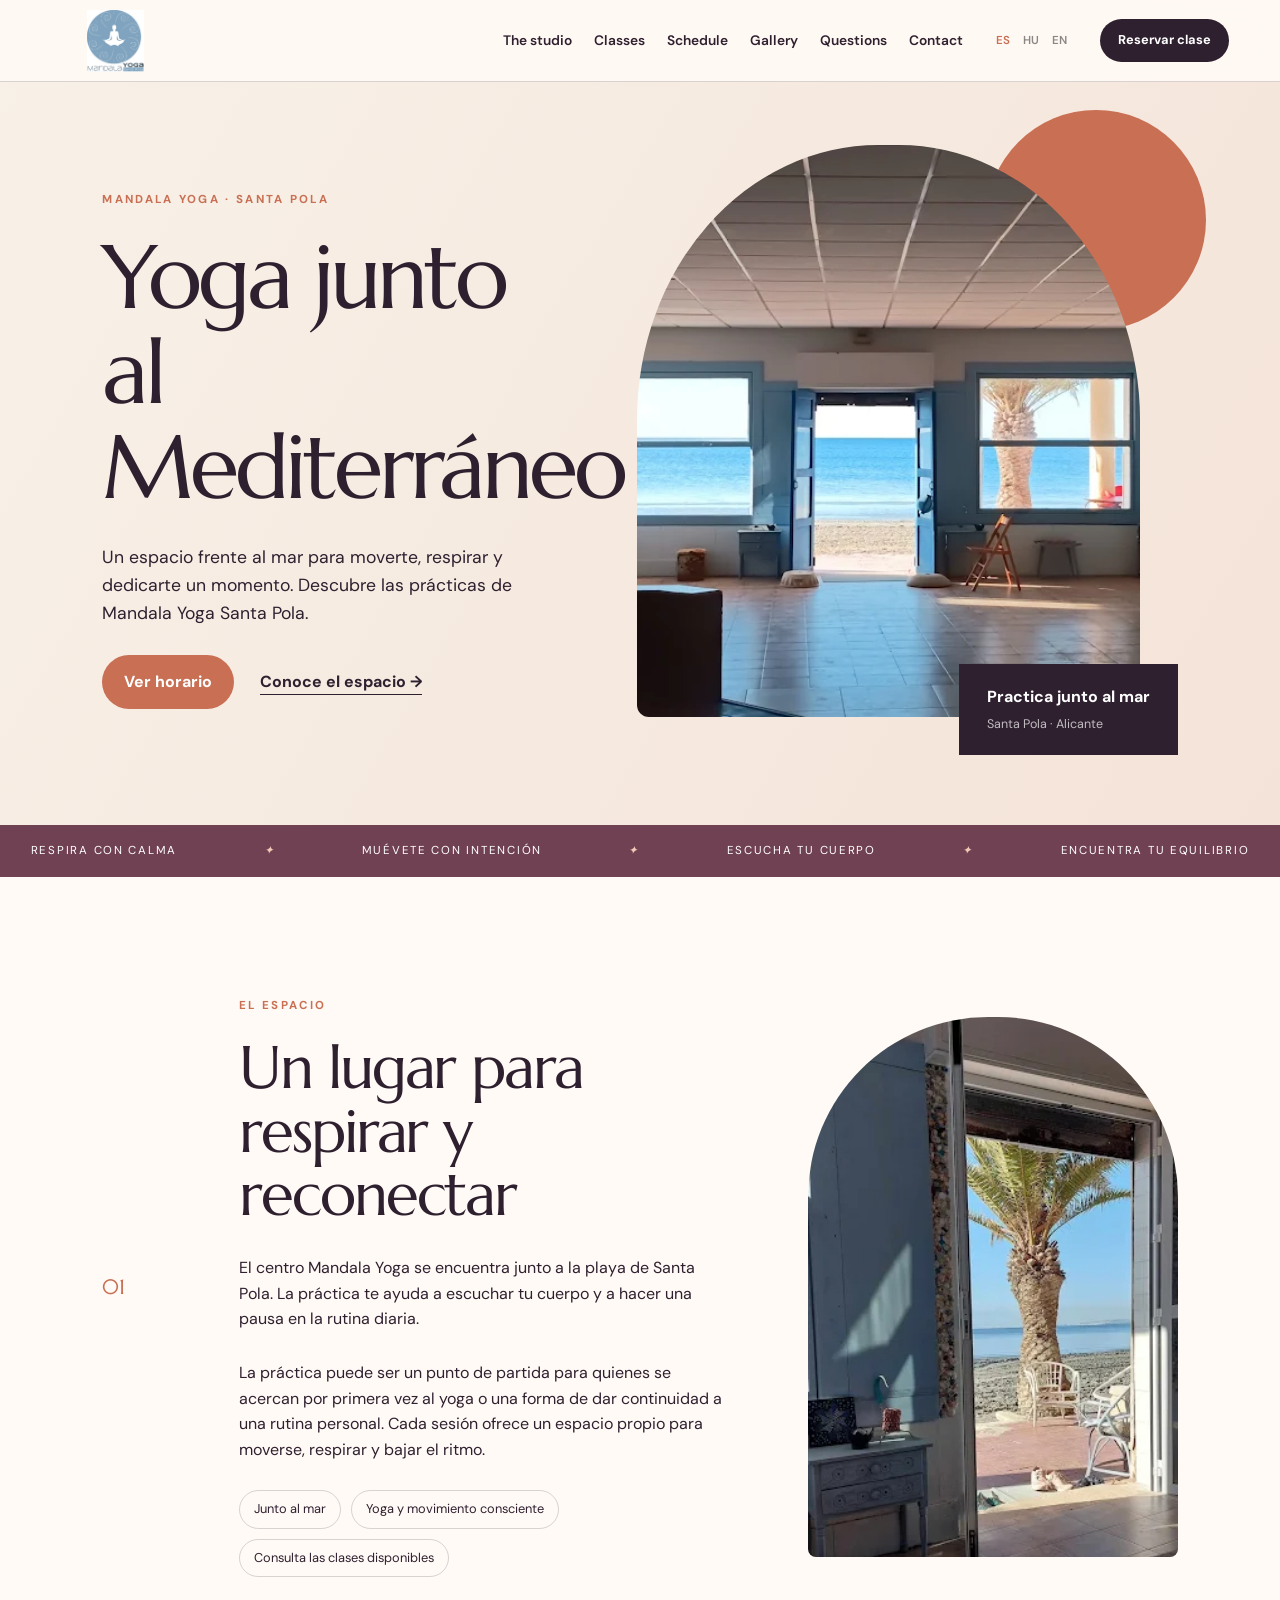
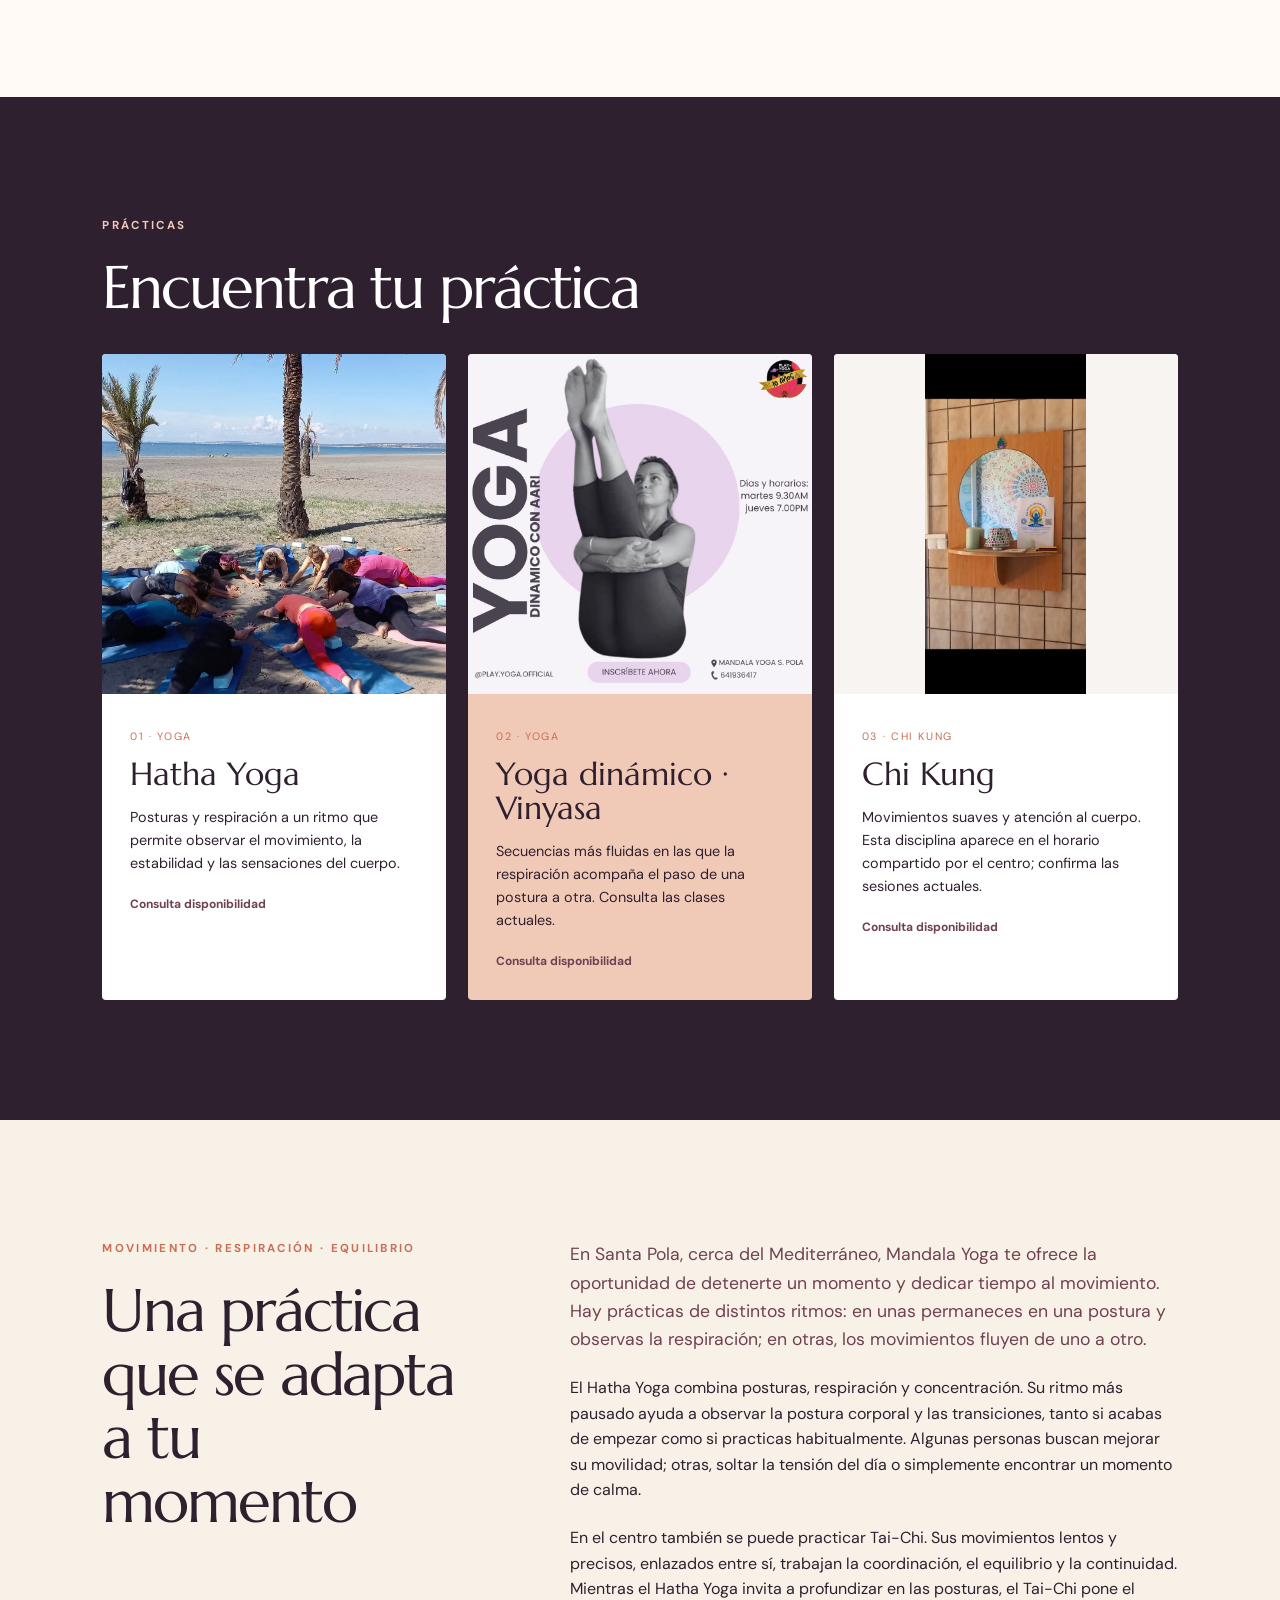
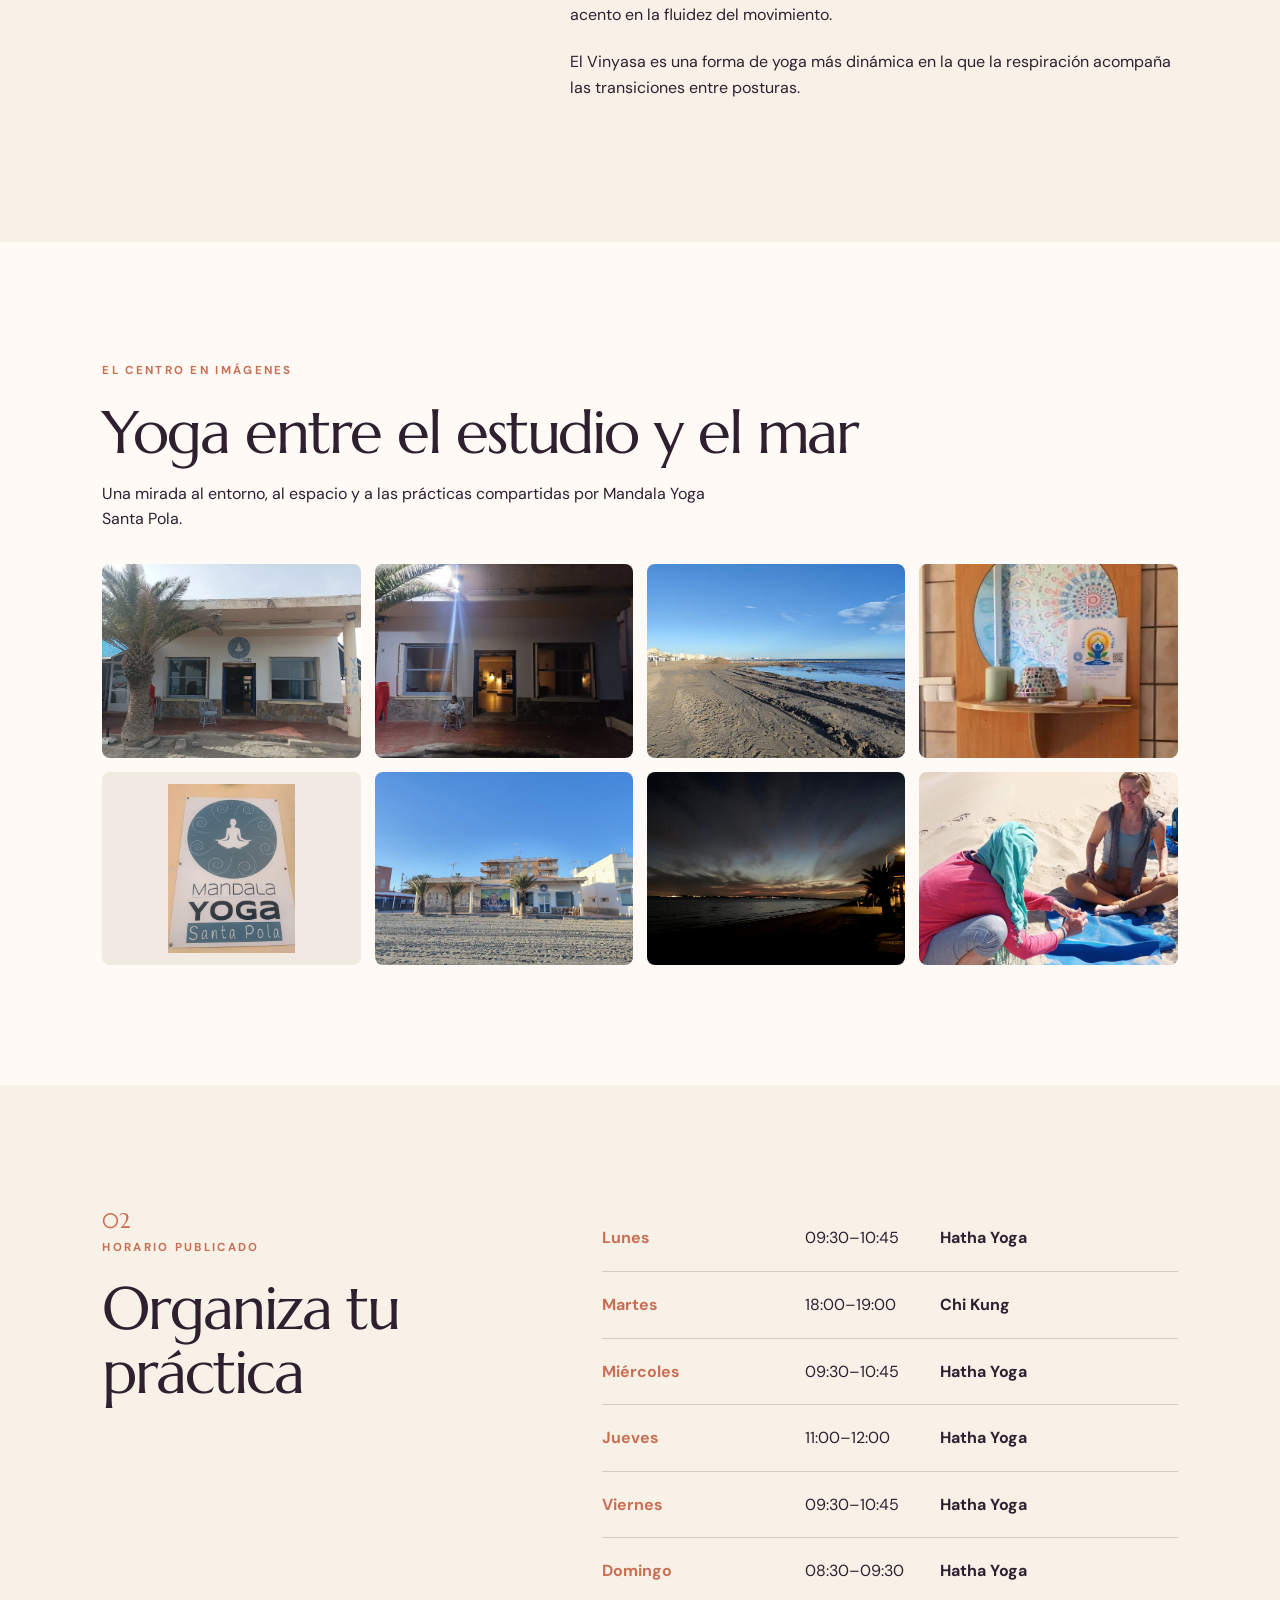
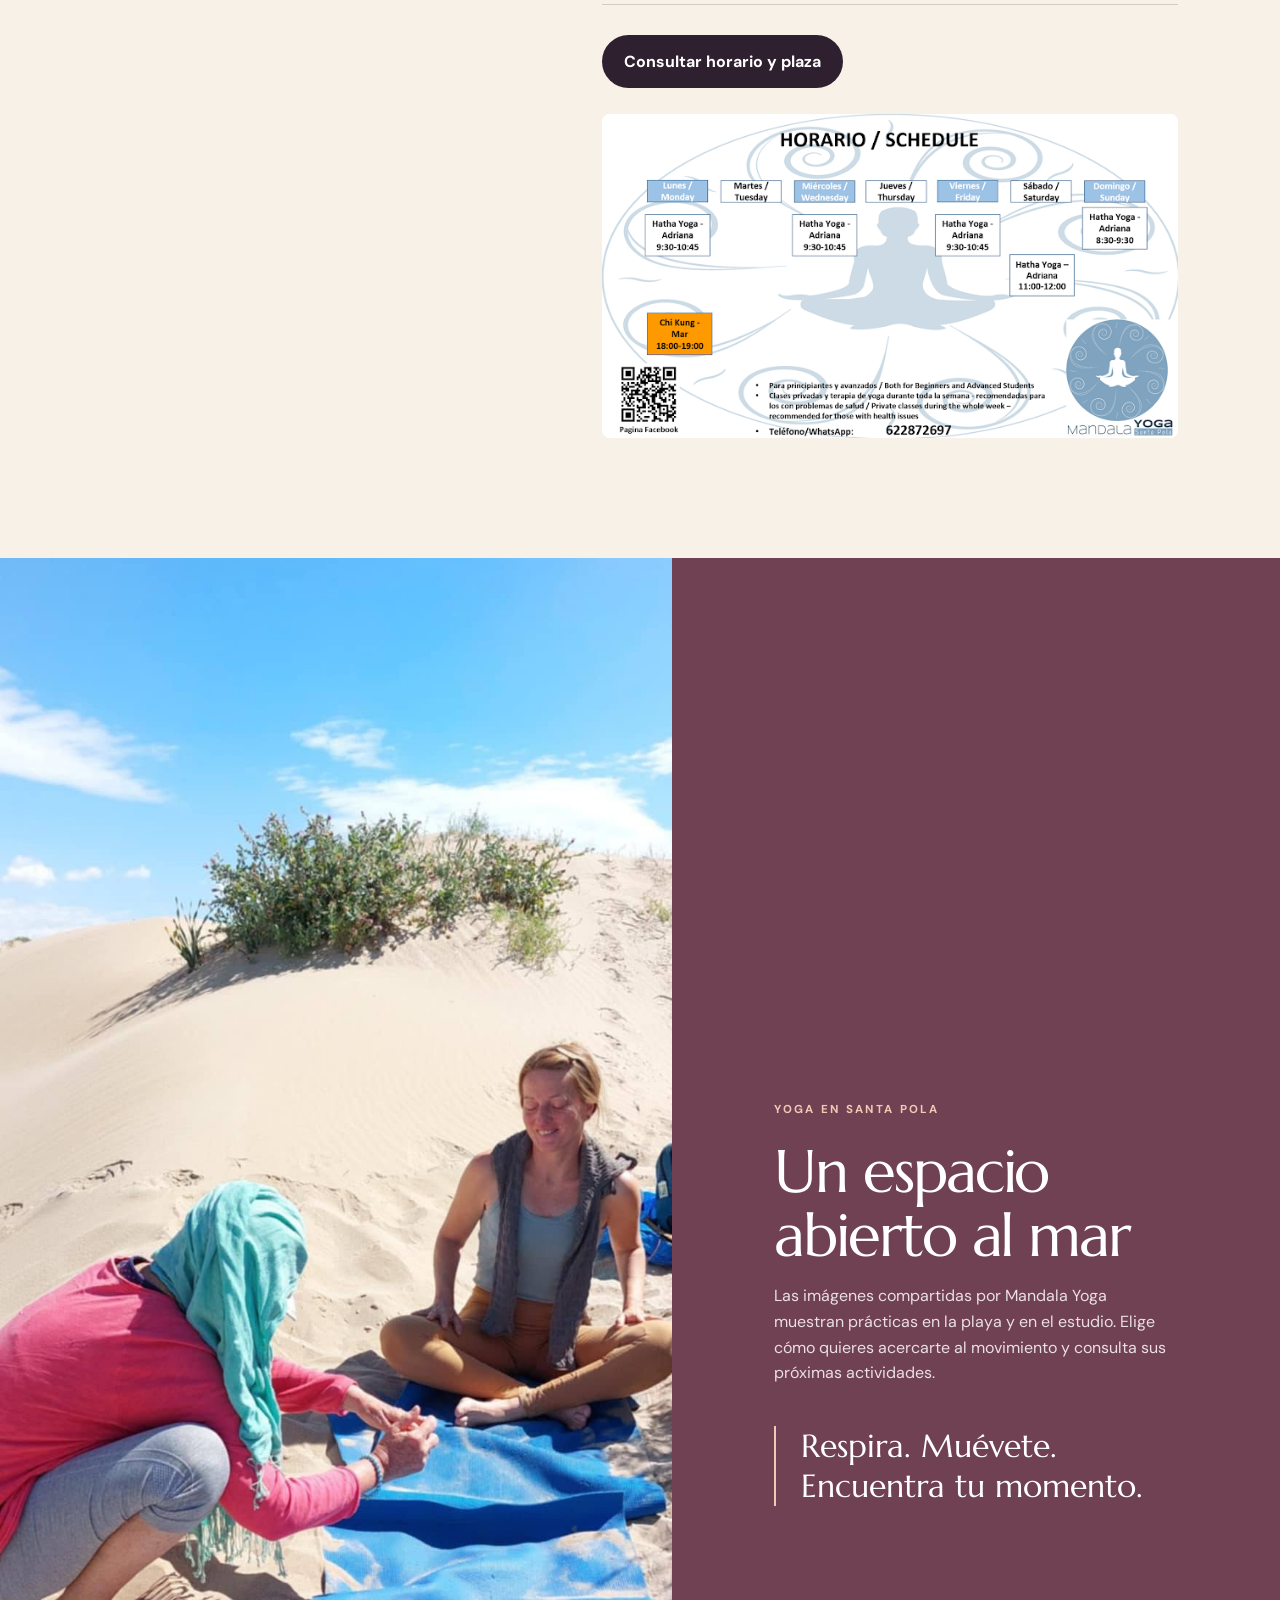
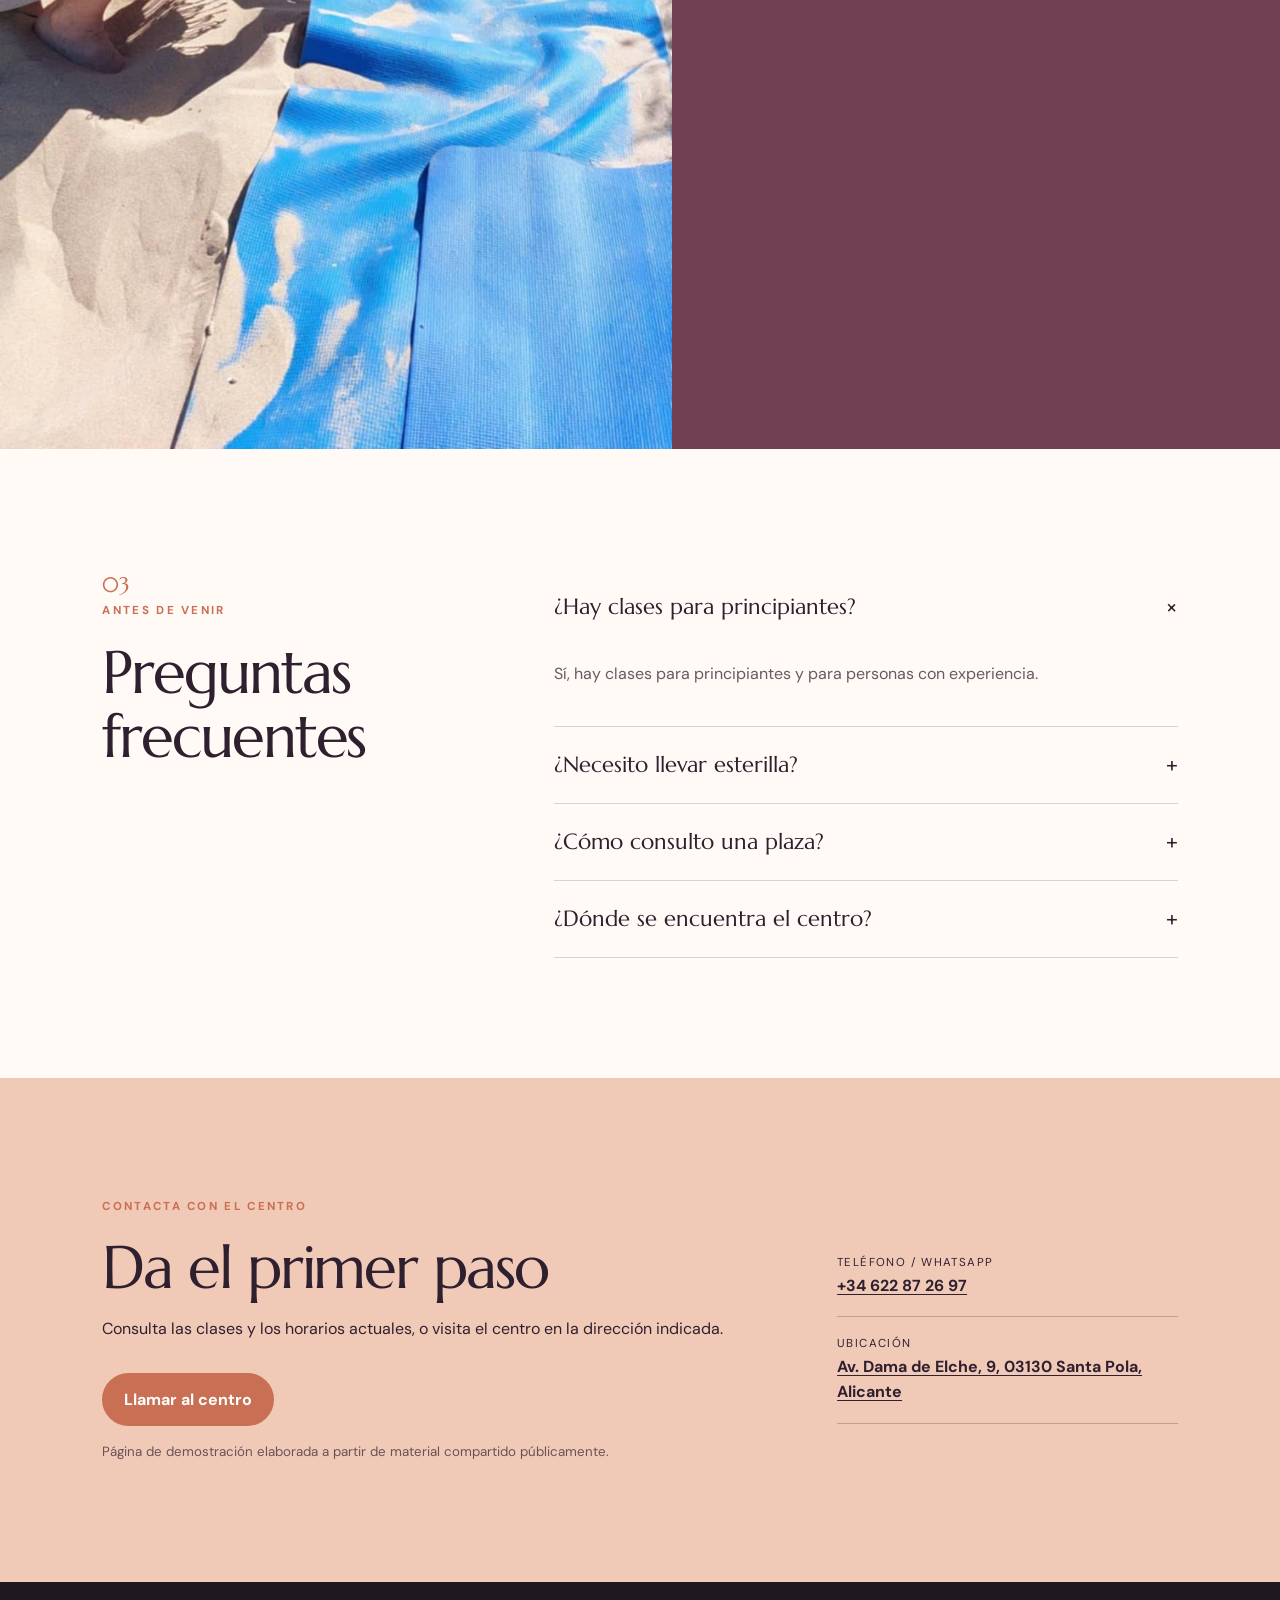
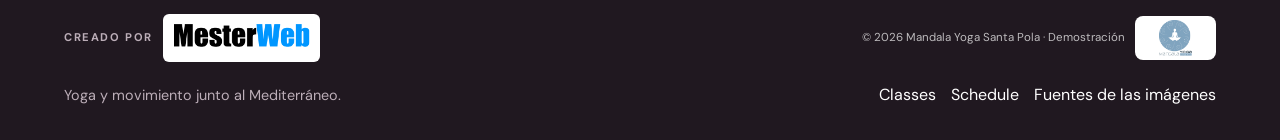
==== index.html @ d9fb5baf "Add Mandala Yoga website and visual editor" ====
<!DOCTYPE html>

<html lang="es">
<head>
<meta charset="utf-8"/>
<meta content="width=device-width,initial-scale=1" name="viewport"/>
<script>
    if (!location.pathname.endsWith('/') && !location.pathname.split('/').pop().includes('.')) {
      location.replace(location.pathname + '/' + location.search + location.hash);
    }
  </script>
<meta content="Mandala Yoga Santa Pola: Hatha Yoga, yoga dinámico y Chi Kung junto al Mediterráneo. Consulta las clases y horarios actuales." name="description"/>
<title>Mandala Yoga Santa Pola | Yoga junto al Mediterráneo</title>
<link href="https://fonts.googleapis.com" rel="preconnect"/>
<link crossorigin="" href="https://fonts.gstatic.com" rel="preconnect"/>
<link href="https://fonts.googleapis.com/css2?family=DM+Sans:wght@400;500;600;700&amp;family=Marcellus&amp;display=swap" rel="stylesheet"/>
<link href="style.css" rel="stylesheet"/>
<meta content="noindex, follow" name="robots"/></head>
<body>
<header class="site-header">
<a aria-label="Mandala Yoga Santa Pola" class="brand" href="#inicio"><img alt="Mandala Yoga Santa Pola" class="brand-logo" src="images/pic9.webp"/></a>
<button aria-expanded="false" aria-label="Abrir menú" class="menu-toggle" type="button"><span></span><span></span><span></span></button>
<nav class="nav"><a data-i18n="navStudio" href="#estudio">El estudio</a><a data-i18n="navClasses" href="#clases">Clases</a><a data-i18n="navSchedule" href="#horarios">Horarios</a><a data-i18n="navGallery" href="#galeria">Galería</a><a data-i18n="navFaq" href="#preguntas">Preguntas</a><a data-i18n="navContact" href="#contacto">Contacto</a></nav>
<div aria-label="Selector de idioma" class="languages"><button class="lang active" data-lang="es">ES</button><button class="lang" data-lang="hu">HU</button><button class="lang" data-lang="en">EN</button></div>
<a class="header-cta" data-i18n="book" href="#contacto">Reservar clase</a>
</header>
<main>
<section class="hero" id="inicio">
<div class="hero-copy reveal"><p class="eyebrow" data-i18n="heroEyebrow">MANDALA YOGA · SANTA POLA</p><h1 data-i18n="heroTitle">Yoga junto al Mediterráneo</h1><p data-i18n="heroText">Un espacio frente al mar para moverte, respirar y dedicarte un momento. Descubre las prácticas de Mandala Yoga Santa Pola.</p><div class="actions"><a class="button primary" data-i18n="heroCta" href="#horarios">Ver horario</a><a class="text-link" data-i18n="discover" href="#estudio">Conoce el espacio →</a></div></div>
<div class="hero-image reveal"><span class="sun"></span><img alt="Sala de Mandala Yoga frente al mar" src="images/pic2.webp"/><div class="hero-tag"><b data-i18n="heroTagTitle">Practica junto al mar</b><span data-i18n="heroTagText">Santa Pola · Alicante</span></div></div>
</section>
<section aria-label="Valores del estudio" class="marquee"><div><span data-i18n="value1">RESPIRA CON CALMA</span><i>✦</i><span data-i18n="value2">MUÉVETE CON INTENCIÓN</span><i>✦</i><span data-i18n="value3">ESCUCHA TU CUERPO</span><i>✦</i><span data-i18n="value4">ENCUENTRA TU EQUILIBRIO</span></div></section>
<section class="philosophy section" id="estudio"><div class="section-no">01</div><div class="philosophy-copy reveal"><p class="eyebrow" data-i18n="aboutEyebrow">EL ESPACIO</p><h2 data-i18n="aboutTitle">Un lugar para respirar y reconectar</h2><p data-i18n="aboutText">El centro Mandala Yoga se encuentra junto a la playa de Santa Pola. La práctica te ayuda a escuchar tu cuerpo y a hacer una pausa en la rutina diaria.</p><p data-i18n="aboutExtra">La práctica puede ser un punto de partida para quienes se acercan por primera vez al yoga o una forma de dar continuidad a una rutina personal. Cada sesión ofrece un espacio propio para moverse, respirar y bajar el ritmo.</p><div class="mini-points"><span data-i18n="point1">Junto al mar</span><span data-i18n="point2">Yoga y movimiento consciente</span><span data-i18n="point3">Consulta las clases disponibles</span></div></div><div class="philosophy-image reveal"><img alt="Vista al Mediterráneo desde el estudio" loading="lazy" src="images/pic1.webp"/></div></section>
<section class="classes" id="clases"><div class="section classes-head"><div><p class="eyebrow light" data-i18n="classesEyebrow">PRÁCTICAS</p><h2 data-i18n="classesTitle">Encuentra tu práctica</h2></div></div><div class="class-grid section">
<article class="class-card reveal"><img alt="Práctica grupal de yoga junto al mar" loading="lazy" src="images/pic11.jpg"/><div><span>01 · YOGA</span><h3 data-i18n="class1Title">Hatha Yoga</h3><p data-i18n="class1Text">Posturas y respiración a un ritmo que permite observar el movimiento, la estabilidad y las sensaciones del cuerpo.</p><b data-i18n="class1Level">Consulta disponibilidad</b></div></article>
<article class="class-card feature reveal"><img alt="Publicación del centro sobre yoga dinámico" loading="lazy" src="images/pic13.jpg"/><div><span>02 · YOGA</span><h3 data-i18n="class2Title">Yoga dinámico · Vinyasa</h3><p data-i18n="class2Text">Secuencias más fluidas en las que la respiración acompaña el paso de una postura a otra. Consulta las clases actuales.</p><b data-i18n="class2Level">Consulta disponibilidad</b></div></article>
<article class="class-card reveal"><img alt="Interior del centro de yoga" loading="lazy" src="images/pic6.webp"/><div><span>03 · CHI KUNG</span><h3 data-i18n="class3Title">Chi Kung</h3><p data-i18n="class3Text">Movimientos suaves y atención al cuerpo. Esta disciplina aparece en el horario compartido por el centro; confirma las sesiones actuales.</p><b data-i18n="class3Level">Consulta disponibilidad</b></div></article>
</div></section><section class="practice-detail section" id="practica"><div class="practice-detail-heading"><p class="eyebrow" data-i18n="practiceEyebrow">MOVIMIENTO · RESPIRACIÓN · EQUILIBRIO</p><h2 data-i18n="practiceTitle">Una práctica que se adapta a tu momento</h2></div><div class="practice-detail-copy"><p data-i18n="practiceIntro">En Santa Pola, cerca del Mediterráneo, Mandala Yoga te ofrece la oportunidad de detenerte un momento y dedicar tiempo al movimiento. Hay prácticas de distintos ritmos: en unas permaneces en una postura y observas la respiración; en otras, los movimientos fluyen de uno a otro.</p><p data-i18n="practiceHatha">El Hatha Yoga combina posturas, respiración y concentración. Su ritmo más pausado ayuda a observar la postura corporal y las transiciones, tanto si acabas de empezar como si practicas habitualmente. Algunas personas buscan mejorar su movilidad; otras, soltar la tensión del día o simplemente encontrar un momento de calma.</p><p data-i18n="practiceTaiChi">En el centro también se puede practicar Tai-Chi. Sus movimientos lentos y precisos, enlazados entre sí, trabajan la coordinación, el equilibrio y la continuidad. Mientras el Hatha Yoga invita a profundizar en las posturas, el Tai-Chi pone el acento en la fluidez del movimiento.</p><p data-i18n="practiceVinyasa">El Vinyasa es una forma de yoga más dinámica en la que la respiración acompaña las transiciones entre posturas.</p></div></section>
<section class="gallery section" id="galeria"><div class="gallery-head"><p class="eyebrow" data-i18n="galleryEyebrow">EL CENTRO EN IMÁGENES</p><h2 data-i18n="galleryTitle">Yoga entre el estudio y el mar</h2><p data-i18n="galleryText">Una mirada al entorno, al espacio y a las prácticas compartidas por Mandala Yoga Santa Pola.</p></div><div class="gallery-grid"><figure><img alt="Fachada del centro Mandala Yoga Santa Pola" loading="lazy" src="images/pic3.webp"/></figure><figure><img alt="Entrada al estudio al anochecer" loading="lazy" src="images/pic4.webp"/></figure><figure><img alt="Vista de la playa de Santa Pola" loading="lazy" src="images/pic5.webp"/></figure><figure><img alt="Detalles del espacio de yoga" loading="lazy" src="images/pic6.webp"/></figure><figure><img alt="Cartel de Mandala Yoga en el centro" loading="lazy" src="images/pic7.webp"/></figure><figure><img alt="Centro frente al paseo y la playa" loading="lazy" src="images/pic8.webp"/></figure><figure><img alt="Paisaje de playa al atardecer" loading="lazy" src="images/pic12.jpg"/></figure><figure><img alt="Sesión de yoga en la playa" loading="lazy" src="images/pic14.jpg"/></figure></div></section><section class="schedule section" id="horarios"><div class="schedule-title reveal"><div class="section-no">02</div><p class="eyebrow" data-i18n="scheduleEyebrow">HORARIO PUBLICADO</p><h2 data-i18n="scheduleTitle">Organiza tu práctica</h2></div><div class="schedule-list reveal"><div><b data-i18n="day1">Lunes</b><span>09:30–10:45</span><strong data-i18n="class1Title">Hatha Yoga</strong></div><div><b data-i18n="day2">Martes</b><span>18:00–19:00</span><strong data-i18n="class3Title">Chi Kung</strong></div><div><b data-i18n="day3">Miércoles</b><span>09:30–10:45</span><strong data-i18n="class1Title">Hatha Yoga</strong></div><div><b data-i18n="day4">Jueves</b><span>11:00–12:00</span><strong data-i18n="class1Title">Hatha Yoga</strong></div><div><b data-i18n="day5">Viernes</b><span>09:30–10:45</span><strong data-i18n="class1Title">Hatha Yoga</strong></div><div><b data-i18n="day6">Domingo</b><span>08:30–09:30</span><strong data-i18n="class1Title">Hatha Yoga</strong></div><a class="button secondary" data-i18n="reserve" href="tel:+34622872697">Consultar horario y plaza</a><figure class="schedule-poster"><img alt="Horario publicado por Mandala Yoga Santa Pola" loading="lazy" src="images/pic10.webp"/></figure></div></section>
<section class="community"><div class="community-image reveal"><img alt="Práctica de yoga en la playa" loading="lazy" src="images/pic14.jpg"/></div><div class="community-copy reveal"><p class="eyebrow light" data-i18n="communityEyebrow">YOGA EN SANTA POLA</p><h2 data-i18n="communityTitle">Un espacio abierto al mar</h2><p data-i18n="communityText">Las imágenes compartidas por Mandala Yoga muestran prácticas en la playa y en el estudio. Elige cómo quieres acercarte al movimiento y consulta sus próximas actividades.</p><blockquote data-i18n="quote">Respira. Muévete. Encuentra tu momento.</blockquote></div></section>
<section class="faq section" id="preguntas"><div class="faq-title reveal"><div class="section-no">03</div><p class="eyebrow" data-i18n="faqEyebrow">ANTES DE VENIR</p><h2 data-i18n="faqTitle">Preguntas frecuentes</h2></div><div class="faq-list reveal"><details open=""><summary><span data-i18n="q1">¿Hay clases para principiantes?</span><b>+</b></summary><p data-i18n="a1">Sí, hay clases para principiantes y para personas con experiencia.</p></details><details><summary><span data-i18n="q2">¿Necesito llevar esterilla?</span><b>+</b></summary><p data-i18n="a2">No, proporcionamos esterillas de yoga.</p></details><details><summary><span data-i18n="q3">¿Cómo consulto una plaza?</span><b>+</b></summary><p data-i18n="a3">Llama al +34 622 87 26 97 para confirmar el horario y la disponibilidad.</p></details><details><summary><span data-i18n="q4">¿Dónde se encuentra el centro?</span><b>+</b></summary><p data-i18n="a4">El centro se encuentra en Av. Dama de Elche, 9, 03130 Santa Pola, Alicante.</p></details></div></section>
<section class="contact section" id="contacto"><div class="contact-card reveal"><p class="eyebrow" data-i18n="contactEyebrow">CONTACTA CON EL CENTRO</p><h2 data-i18n="contactTitle">Da el primer paso</h2><p data-i18n="contactText">Consulta las clases y los horarios actuales, o visita el centro en la dirección indicada.</p><a class="button primary" data-i18n="contactButton" href="tel:+34622872697">Llamar al centro</a><small data-i18n="demoNote">Página de demostración elaborada a partir de material compartido públicamente.</small></div><div class="contact-details reveal"><div><span data-i18n="phoneLabel">Teléfono / WhatsApp</span><a href="tel:+34622872697"><b>+34 622 87 26 97</b></a></div><div><span data-i18n="addressLabel">Ubicación</span><a href="https://www.google.com/maps/place//data=!4m2!3m1!1s0xd624d41f63e6f43:0x293a0ca406d416df" rel="noopener noreferrer" target="_blank"><b>Av. Dama de Elche, 9, 03130 Santa Pola, Alicante</b></a></div></div></section>
</main>
<footer class="footer-one-line"><div class="footer-creator"><span data-i18n="createdBy">Creado por</span><a aria-label="Laszlo-MesterWeb" class="footer-mesterweb" href="https://lnkr.es/" rel="noopener noreferrer" target="_blank"><img alt="Laszlo-MesterWeb logó" loading="lazy" src="images/mesterweb-logo.png"/></a></div><div class="footer-rights"><small>© <span id="year"></span> Mandala Yoga Santa Pola · <span data-i18n="footerDemo">Demostración</span></small><a aria-label="Mandala Yoga Santa Pola" class="brand footer-brand" href="#inicio"><img alt="Mandala Yoga Santa Pola" class="brand-logo" src="images/pic9.webp"/></a></div><p data-i18n="footerText">Yoga y movimiento junto al Mediterráneo.</p><div><a data-i18n="navClasses" href="#clases">Clases</a><a data-i18n="navSchedule" href="#horarios">Horarios</a><a data-i18n="sources" href="kepforrasok.html">Fuentes de las imágenes</a></div></footer>
<script src="script.js"></script>
</body>
</html>
---- style.css ----
:root{--ink:#2f2030;--wine:#704152;--terracotta:#c96f53;--peach:#f1c9b7;--cream:#f8f1e8;--paper:#fffaf5;--sage:#a6ac92;--line:rgba(47,32,48,.18);--serif:'Marcellus',serif;--sans:'DM Sans',sans-serif}*{box-sizing:border-box}html{scroll-behavior:smooth;scroll-padding-top:86px}body{margin:0;background:var(--paper);color:var(--ink);font-family:var(--sans);line-height:1.6}a{color:inherit;text-decoration:none}img{display:block;width:100%;height:100%;object-fit:cover}.site-header{position:fixed;z-index:30;top:0;left:0;right:0;height:82px;padding:0 4vw;display:flex;align-items:center;gap:28px;background:rgba(255,250,245,.92);border-bottom:1px solid var(--line);backdrop-filter:blur(14px)}.brand{display:flex;align-items:center;gap:11px;font-weight:700;letter-spacing:.12em;line-height:1.05;white-space:nowrap}.brand small{display:block;font-size:.57rem;letter-spacing:.24em;margin-top:6px;color:var(--terracotta)}.brand-symbol{font-family:var(--serif);font-size:2.2rem;color:var(--terracotta)}.nav{display:flex;gap:22px;margin-left:auto}.nav a{font-size:.86rem;font-weight:600}.nav a:hover{color:var(--terracotta)}.languages{display:flex;gap:3px}.lang{border:0;background:none;padding:5px;font:600 .72rem var(--sans);cursor:pointer;opacity:.45}.lang.active{opacity:1;color:var(--terracotta)}.header-cta,.button{display:inline-flex;align-items:center;justify-content:center;border-radius:100px;font-weight:700;transition:.25s}.header-cta{background:var(--ink);color:white;padding:11px 18px;font-size:.8rem}.menu-toggle{display:none;border:0;background:none}.hero{min-height:800px;padding:145px 8vw 70px;display:grid;grid-template-columns:minmax(0,.8fr) minmax(420px,1fr);align-items:center;gap:8vw;background:linear-gradient(120deg,var(--cream),#f4e3d8)}.hero-copy{max-width:650px}.eyebrow{font-size:.72rem;font-weight:700;letter-spacing:.2em;color:var(--terracotta);margin:0 0 20px}.eyebrow.light{color:var(--peach)}h1,h2,h3{font-family:var(--serif);font-weight:400;line-height:1.06;margin:0}h1{font-size:clamp(4rem,7vw,7.4rem);letter-spacing:-.045em}h2{font-size:clamp(2.6rem,4.7vw,5rem);letter-spacing:-.035em}.hero-copy>p:not(.eyebrow){font-size:1.1rem;max-width:560px;margin:28px 0}.actions{display:flex;align-items:center;gap:26px}.button{padding:14px 22px}.primary{background:var(--terracotta);color:#fff}.primary:hover{background:var(--wine)}.secondary{background:var(--ink);color:#fff}.text-link{font-weight:700;border-bottom:1px solid}.hero-image{height:610px;position:relative;padding:0 7% 7% 0}.hero-image img{border-radius:48% 48% 12px 12px;position:relative;z-index:2}.sun{position:absolute;width:220px;height:220px;border-radius:50%;background:var(--terracotta);right:-28px;top:-35px}.hero-tag{position:absolute;z-index:3;bottom:0;right:0;background:var(--ink);color:white;padding:20px 28px;max-width:270px}.hero-tag b,.hero-tag span{display:block}.hero-tag span{font-size:.78rem;opacity:.7;margin-top:5px}.marquee{overflow:hidden;background:var(--wine);color:white;padding:17px 0}.marquee div{display:flex;justify-content:space-around;gap:25px;white-space:nowrap;font-size:.72rem;letter-spacing:.15em}.marquee i{color:var(--peach)}.section{padding:120px 8vw}.section-no{font-family:var(--serif);font-size:1.3rem;color:var(--terracotta)}.philosophy{display:grid;grid-template-columns:60px 1fr .75fr;gap:6vw;align-items:center}.philosophy-copy p:not(.eyebrow){max-width:700px;margin:28px 0}.philosophy-image{height:540px}.philosophy-image img{border-radius:180px 180px 8px 8px}.mini-points{display:flex;flex-wrap:wrap;gap:10px}.mini-points span{border:1px solid var(--line);border-radius:100px;padding:8px 14px;font-size:.8rem}.classes{background:var(--ink);color:white}.classes-head{display:grid;grid-template-columns:1.4fr .6fr;gap:10vw;padding-bottom:35px}.classes-head>p{align-self:end;color:#dbcfd6}.class-grid{display:grid;grid-template-columns:repeat(3,1fr);gap:22px;padding-top:0}.class-card{background:#fff;color:var(--ink);border-radius:4px;overflow:hidden}.class-card img{height:340px}.class-card div{padding:28px}.class-card span{font-size:.67rem;letter-spacing:.15em;color:var(--terracotta)}.class-card h3{font-size:2rem;margin:10px 0}.class-card p{font-size:.9rem}.class-card b{font-size:.75rem;color:var(--wine)}.class-card.feature{transform:translateY(-35px);background:var(--peach)}.schedule{display:grid;grid-template-columns:.8fr 1.2fr;gap:9vw;background:var(--cream)}.schedule-title h2{margin-bottom:25px}.schedule-list>div{display:grid;grid-template-columns:1fr 80px 1.5fr;gap:20px;padding:20px 0;border-bottom:1px solid var(--line)}.schedule-list b{color:var(--terracotta)}.schedule-list .button{margin-top:30px}.community{display:grid;grid-template-columns:1.05fr .95fr;background:var(--wine);color:white}.community-image{min-height:650px}.community-copy{padding:100px 8vw;align-self:center}.community-copy p:not(.eyebrow){color:#eadfe3}.community-copy blockquote{font:2rem/1.25 var(--serif);margin:40px 0 0;border-left:2px solid var(--peach);padding-left:25px}.faq{display:grid;grid-template-columns:.7fr 1.3fr;gap:9vw}.faq-title h2{margin-top:15px}.faq-list details{border-bottom:1px solid var(--line)}.faq-list summary{list-style:none;display:flex;justify-content:space-between;gap:20px;padding:24px 0;font:1.35rem var(--serif);cursor:pointer}.faq-list summary::-webkit-details-marker{display:none}.faq-list summary b{font-family:var(--sans);font-weight:400}.faq-list details[open] summary b{transform:rotate(45deg)}.faq-list details p{padding:0 40px 23px 0;color:#675a65}.contact{display:grid;grid-template-columns:1.3fr .7fr;gap:8vw;background:var(--peach);align-items:center}.contact-card p:not(.eyebrow){max-width:650px}.contact-card .button{margin:15px 0}.contact-card small{display:block;opacity:.7}.contact-details>div{padding:18px 0;border-bottom:1px solid rgba(47,32,48,.25)}.contact-details span,.contact-details b{display:block}.contact-details span{font-size:.72rem;letter-spacing:.12em;text-transform:uppercase}.mesterweb{padding:90px 8vw;background:var(--terracotta);color:#fff;display:grid;grid-template-columns:1fr auto;gap:6vw;align-items:end}.mesterweb h2{max-width:900px}.mesterweb p:not(.eyebrow){max-width:850px}.mesterweb>a{background:#fff;color:var(--ink);padding:17px 24px;font-weight:700}footer{padding:60px 8vw 30px;background:#201820;color:#fff;display:grid;grid-template-columns:1fr 1fr auto;gap:30px;align-items:start}footer p{color:#bcaeb8}footer>div{display:flex;gap:18px;flex-wrap:wrap}footer>small{grid-column:1/-1;opacity:.5;border-top:1px solid rgba(255,255,255,.15);padding-top:25px}.reveal{opacity:0;transform:translateY(25px);transition:.7s ease}.reveal.visible{opacity:1;transform:none}@media(max-width:1050px){.nav{position:fixed;top:82px;left:0;right:0;padding:25px;background:var(--paper);display:none;flex-direction:column;text-align:center;border-bottom:1px solid var(--line)}.nav.open{display:flex}.menu-toggle{display:block;margin-left:auto;width:32px}.menu-toggle span{height:2px;background:var(--ink);display:block;margin:6px}.header-cta{display:none}.hero{grid-template-columns:1fr 1fr;padding-left:5vw;padding-right:5vw}.section{padding-left:5vw;padding-right:5vw}}@media(max-width:760px){.site-header{padding:0 18px}.languages{margin-left:auto}.hero{display:block;padding:130px 22px 55px;min-height:0}.hero-image{height:480px;margin-top:55px}.hero-tag{right:0}.sun{right:-5px}h1{font-size:3.6rem}.marquee div{justify-content:flex-start;padding-left:20px}.philosophy{grid-template-columns:1fr}.philosophy .section-no{display:none}.philosophy-image{height:430px}.classes-head,.schedule,.faq,.contact,.mesterweb{grid-template-columns:1fr}.class-grid{grid-template-columns:1fr}.class-card.feature{transform:none}.community{grid-template-columns:1fr}.community-image{min-height:430px}.community-copy{padding:70px 7vw}.schedule-list>div{grid-template-columns:1fr 60px}.schedule-list strong{grid-column:1/-1}.mesterweb{align-items:start}footer{grid-template-columns:1fr}.actions{align-items:flex-start;flex-direction:column;gap:16px}}@media(prefers-reduced-motion:reduce){html{scroll-behavior:auto}.reveal{opacity:1;transform:none;transition:none}}

.brand-logo{width:128px;height:62px;object-fit:contain}.footer-brand .brand-logo{filter:brightness(0) invert(1)}.class-card img{object-position:center}.class-card:nth-child(3) img{object-fit:contain;background:#f8f4f2}.schedule-list>div{grid-template-columns:1fr 115px 1.3fr}@media(max-width:760px){.brand-logo{width:100px;height:55px}.schedule-list>div{grid-template-columns:1fr 110px}}

.footer-brand{background:#fff;border-radius:8px;padding:9px 16px;display:inline-flex;width:max-content;max-width:100%}.footer-brand .brand-logo{filter:none;width:150px;height:76px;object-fit:contain}.gallery{background:#fffaf5}.gallery-head{max-width:760px;margin-bottom:32px}.gallery-head p:last-child{max-width:620px}.gallery-grid{display:grid;grid-template-columns:repeat(4,minmax(0,1fr));gap:14px}.gallery-grid figure{margin:0;aspect-ratio:4/3;overflow:hidden;border-radius:8px;background:#f1eae3}.gallery-grid img{height:100%;width:100%;object-fit:cover}.gallery-grid figure:nth-child(5) img{object-fit:contain;padding:12px}.contact-details a{text-decoration:underline;text-underline-offset:3px}@media(max-width:900px){.gallery-grid{grid-template-columns:repeat(2,minmax(0,1fr))}}@media(max-width:520px){.gallery-grid{gap:8px}.footer-brand .brand-logo{width:130px;height:65px}}
.schedule-poster{margin:26px 0 0}.schedule-poster img{width:100%;height:auto;object-fit:contain;background:#fff;border-radius:8px}

.practice-detail{display:grid;grid-template-columns:minmax(0,.75fr) minmax(0,1.25fr);gap:8vw;background:#f8f1e8}.practice-detail-heading h2{max-width:550px}.practice-detail-copy{max-width:750px}.practice-detail-copy p{margin:0 0 22px}.practice-detail-copy p:first-child{font-size:1.1rem;color:#704152}@media(max-width:760px){.practice-detail{grid-template-columns:1fr;gap:28px}}

.footer-mesterweb{display:inline-flex;align-items:center;justify-content:center;justify-self:start;background:#fff;border-radius:8px;padding:8px 14px;min-width:110px;min-height:72px}.footer-mesterweb img{width:84px;height:55px;object-fit:contain}

footer>.footer-creator{display:flex;flex-direction:column;align-items:flex-start;gap:8px}.footer-creator>span{text-transform:uppercase;letter-spacing:.14em;color:#bcaeb8;font-size:.7rem;font-weight:700}.footer-creator .footer-mesterweb{min-width:0;min-height:0;padding:6px 12px}.footer-creator .footer-mesterweb img{width:84px;height:55px}.footer-credits{grid-column:1/-1;display:flex;align-items:center;gap:18px;flex-wrap:wrap;border-top:1px solid rgba(255,255,255,.15);padding-top:24px}.footer-credits small{opacity:.65}.footer-credits .footer-brand{padding:4px 8px}.footer-credits .footer-brand img{width:85px;height:46px}@media(max-width:760px){.footer-credits{gap:12px}}

footer>.footer-creator{flex-direction:row;align-items:center;gap:14px}.footer-creator>span{white-space:nowrap}.footer-creator .footer-mesterweb{padding:9px 14px}.footer-creator .footer-mesterweb img{width:205px;height:54px;max-width:100%;object-fit:contain}@media(max-width:760px){footer>.footer-creator{flex-wrap:wrap}.footer-creator .footer-mesterweb img{width:180px;height:48px}}

footer{grid-template-columns:minmax(0,1.35fr) minmax(0,.65fr) auto}footer>.footer-creator{grid-column:1/-1;display:flex;flex-wrap:wrap;align-items:center;gap:10px 14px}.footer-creator .footer-mesterweb{padding:6px 10px;border-radius:6px}.footer-creator .footer-mesterweb img{width:137px;height:36px;object-fit:contain}.footer-creator small{opacity:.65;font-size:.72rem;white-space:nowrap}.footer>p{grid-column:1/2}.footer>div:not(.footer-creator):not(.footer-credits){grid-column:2/4;justify-content:flex-end}.footer-credits{grid-column:1/-1}.footer-credits .footer-brand{margin-left:0}@media(max-width:760px){footer{grid-template-columns:1fr}footer>p,footer>div:not(.footer-creator):not(.footer-credits){grid-column:1/-1;justify-content:flex-start}.footer-creator .footer-mesterweb img{width:137px;height:36px}.footer-creator small{white-space:normal}}

footer>.footer-creator{display:flex;align-items:center;flex-wrap:nowrap;gap:18px;border-bottom:1px solid rgba(255,255,255,.15);padding-bottom:24px}.footer-creator .footer-brand{margin:0;padding:4px 8px;flex:none}.footer-creator .footer-brand img{width:85px;height:46px;object-fit:contain}.footer-creator small{font-size:.78rem;white-space:nowrap}.footer>.footer-creator .footer-mesterweb{flex:none}@media(max-width:760px){footer>.footer-creator{flex-wrap:wrap;gap:12px 16px}.footer-creator small{white-space:normal}}

/* Keep the entire desktop footer in one aligned row. */
footer.footer-one-line{display:grid;grid-template-columns:auto auto minmax(180px,1fr) auto;align-items:center;gap:22px;padding:32px 5vw}footer.footer-one-line>.footer-creator{grid-column:1;display:flex;flex-wrap:nowrap;align-items:center;gap:10px;border:0;padding:0;min-width:0}footer.footer-one-line>.footer-rights{grid-column:2;display:flex;align-items:center;gap:10px;min-width:0}footer.footer-one-line>.footer-rights small{opacity:.7;font-size:.72rem;white-space:nowrap}footer.footer-one-line>.footer-rights .footer-brand{margin:0;padding:4px 8px;flex:none}footer.footer-one-line>.footer-rights .footer-brand img{width:65px;height:36px;object-fit:contain}footer.footer-one-line>p{grid-column:3;margin:0;text-align:center;font-size:.9rem}footer.footer-one-line>div:not(.footer-creator):not(.footer-rights){grid-column:4;display:flex;justify-content:flex-end;align-items:center;gap:15px;white-space:nowrap}footer.footer-one-line .footer-mesterweb img{width:137px;height:36px}@media(max-width:1350px){footer.footer-one-line{grid-template-columns:1fr auto;gap:20px}footer.footer-one-line>.footer-creator{grid-column:1}footer.footer-one-line>.footer-rights{grid-column:2}footer.footer-one-line>p{grid-column:1;text-align:left}footer.footer-one-line>div:not(.footer-creator):not(.footer-rights){grid-column:2}}@media(max-width:760px){footer.footer-one-line{grid-template-columns:1fr;padding:32px 6vw}footer.footer-one-line>.footer-creator,footer.footer-one-line>.footer-rights,footer.footer-one-line>p,footer.footer-one-line>div:not(.footer-creator):not(.footer-rights){grid-column:1;justify-content:flex-start;text-align:left}footer.footer-one-line>.footer-rights{flex-wrap:wrap}}

[hidden]{display:none!important}
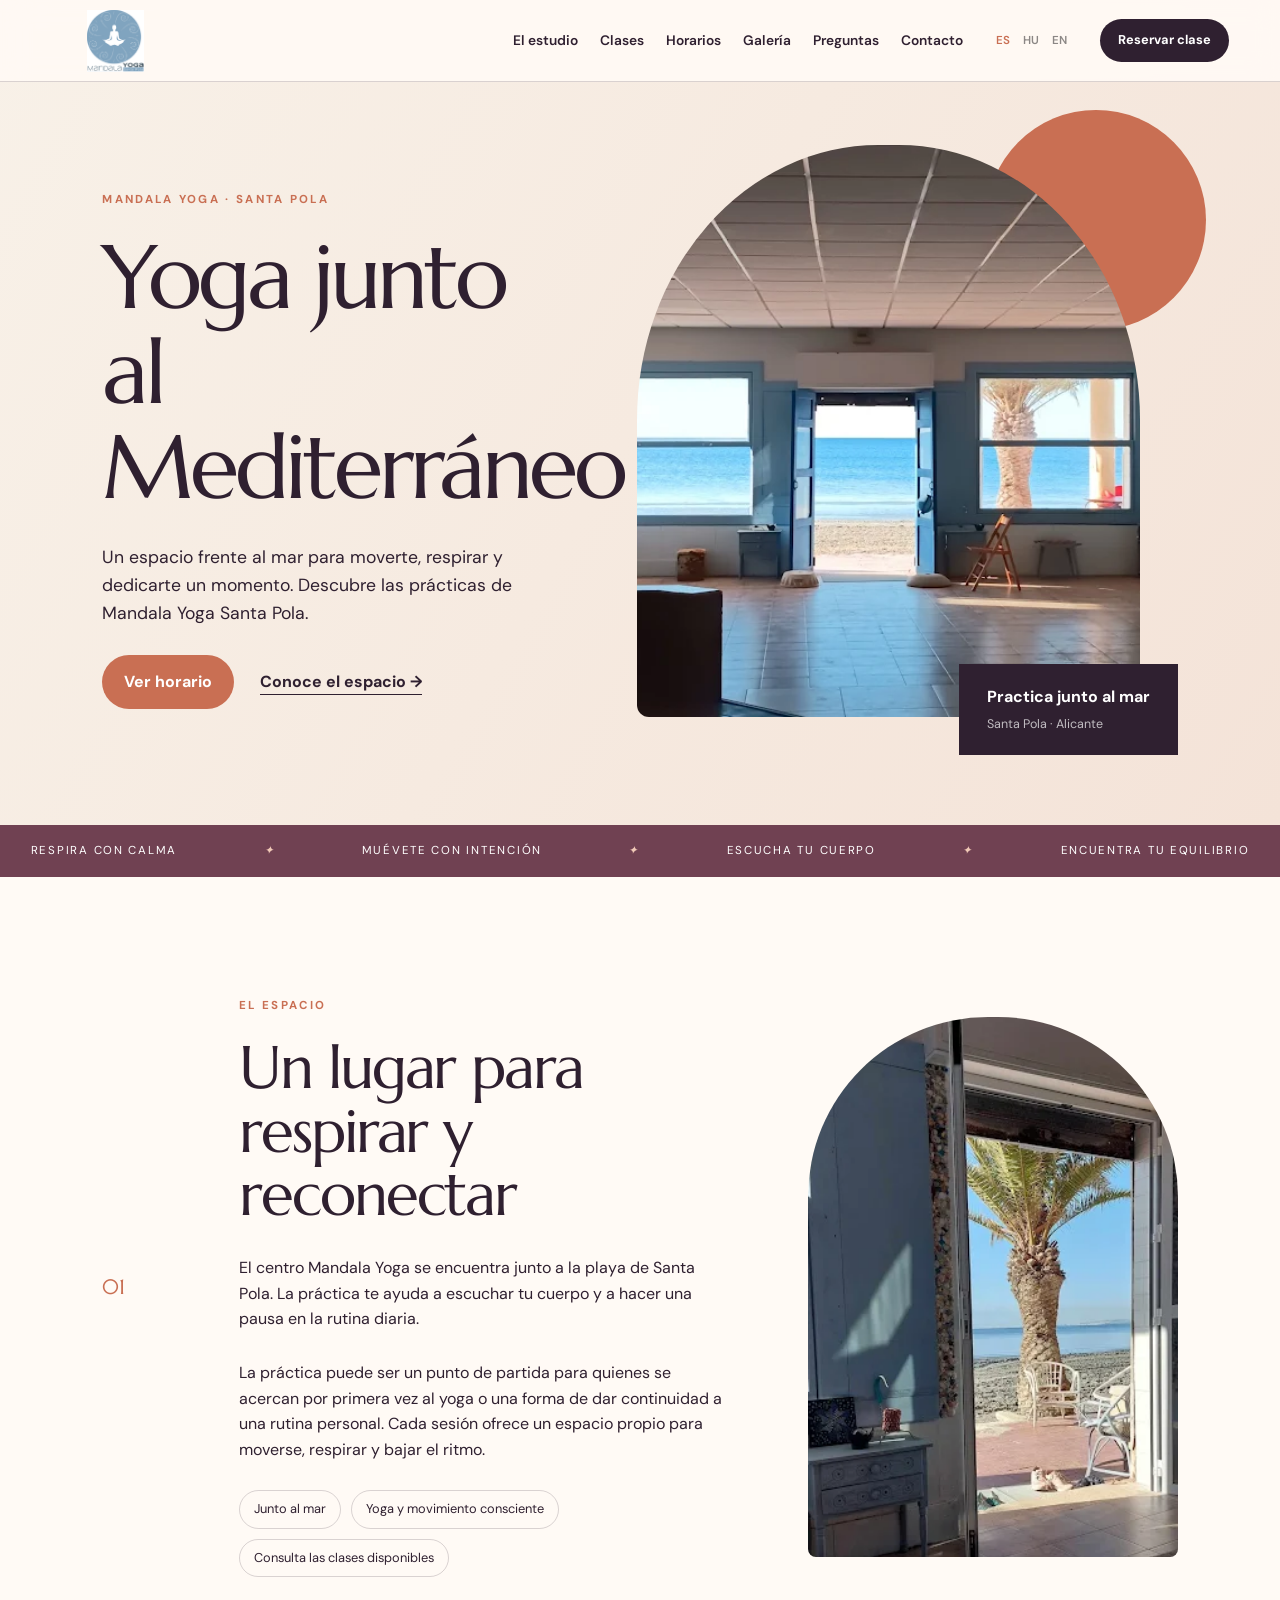
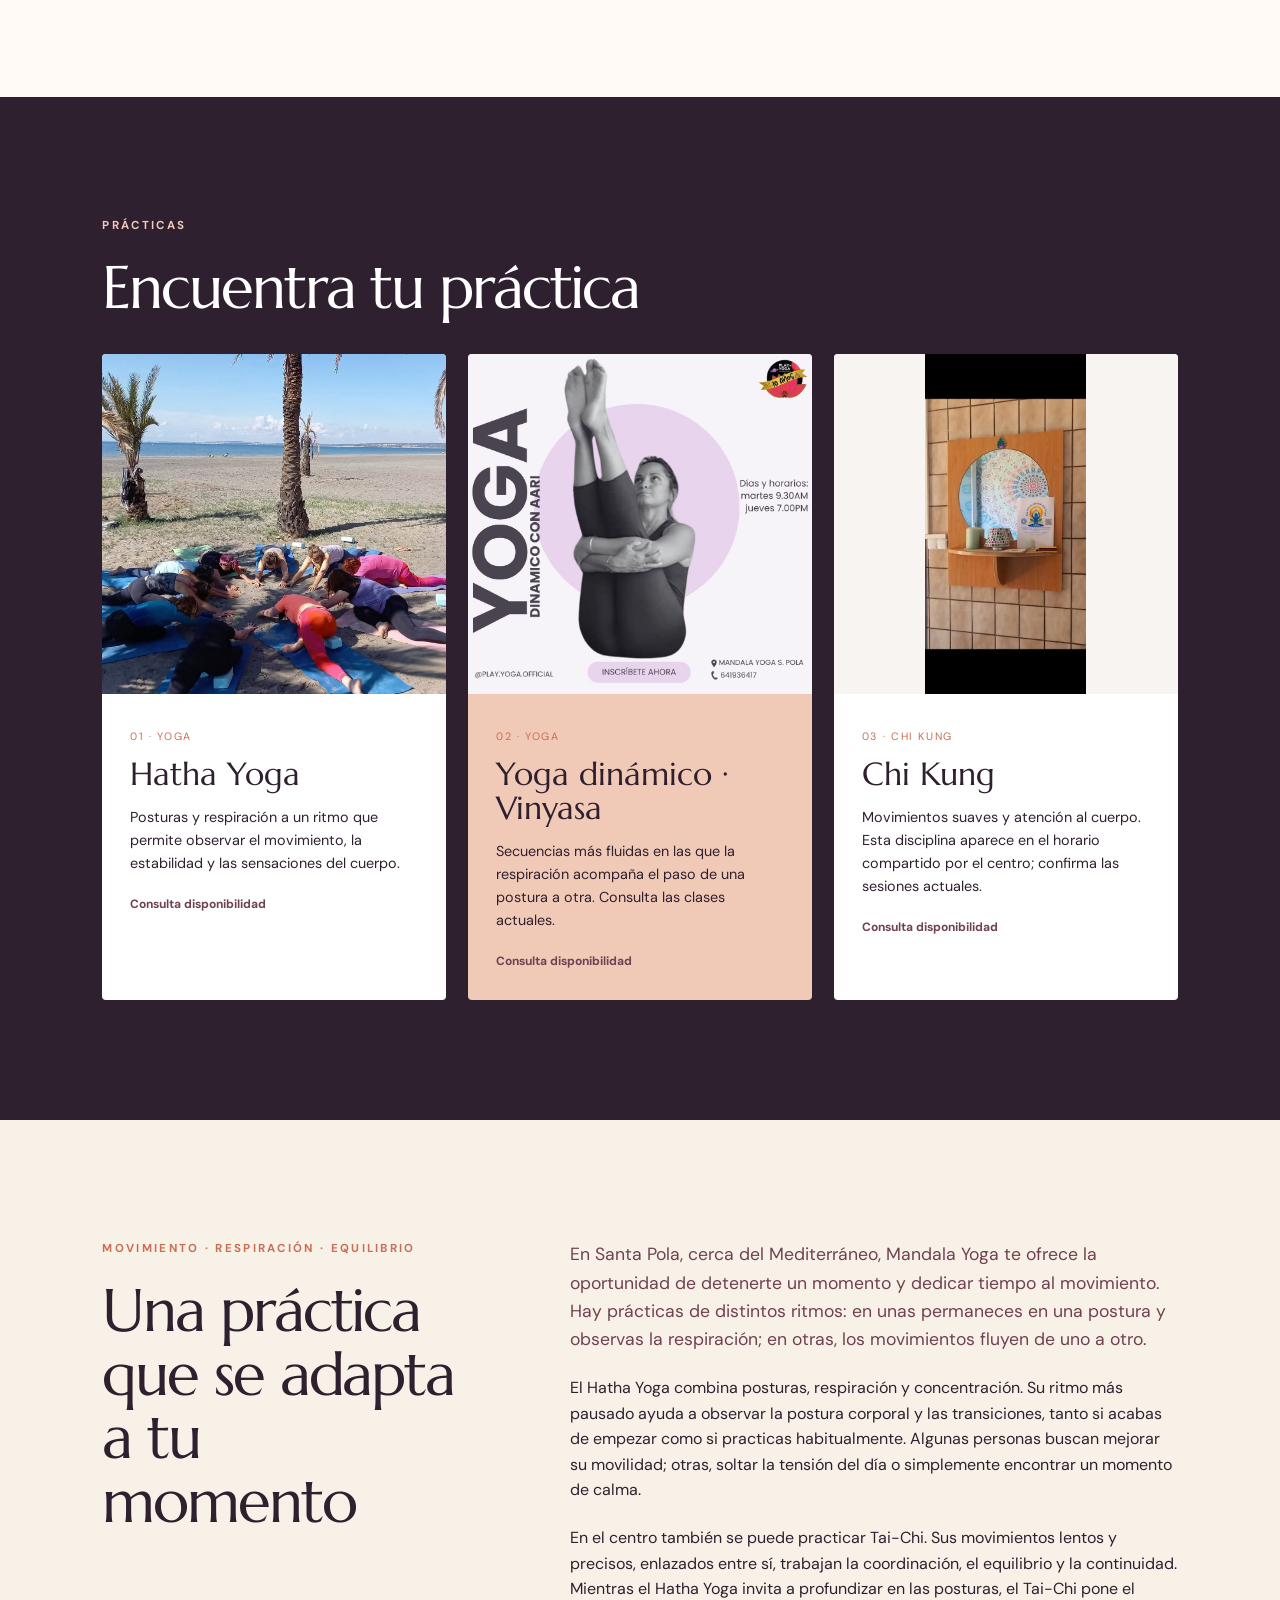
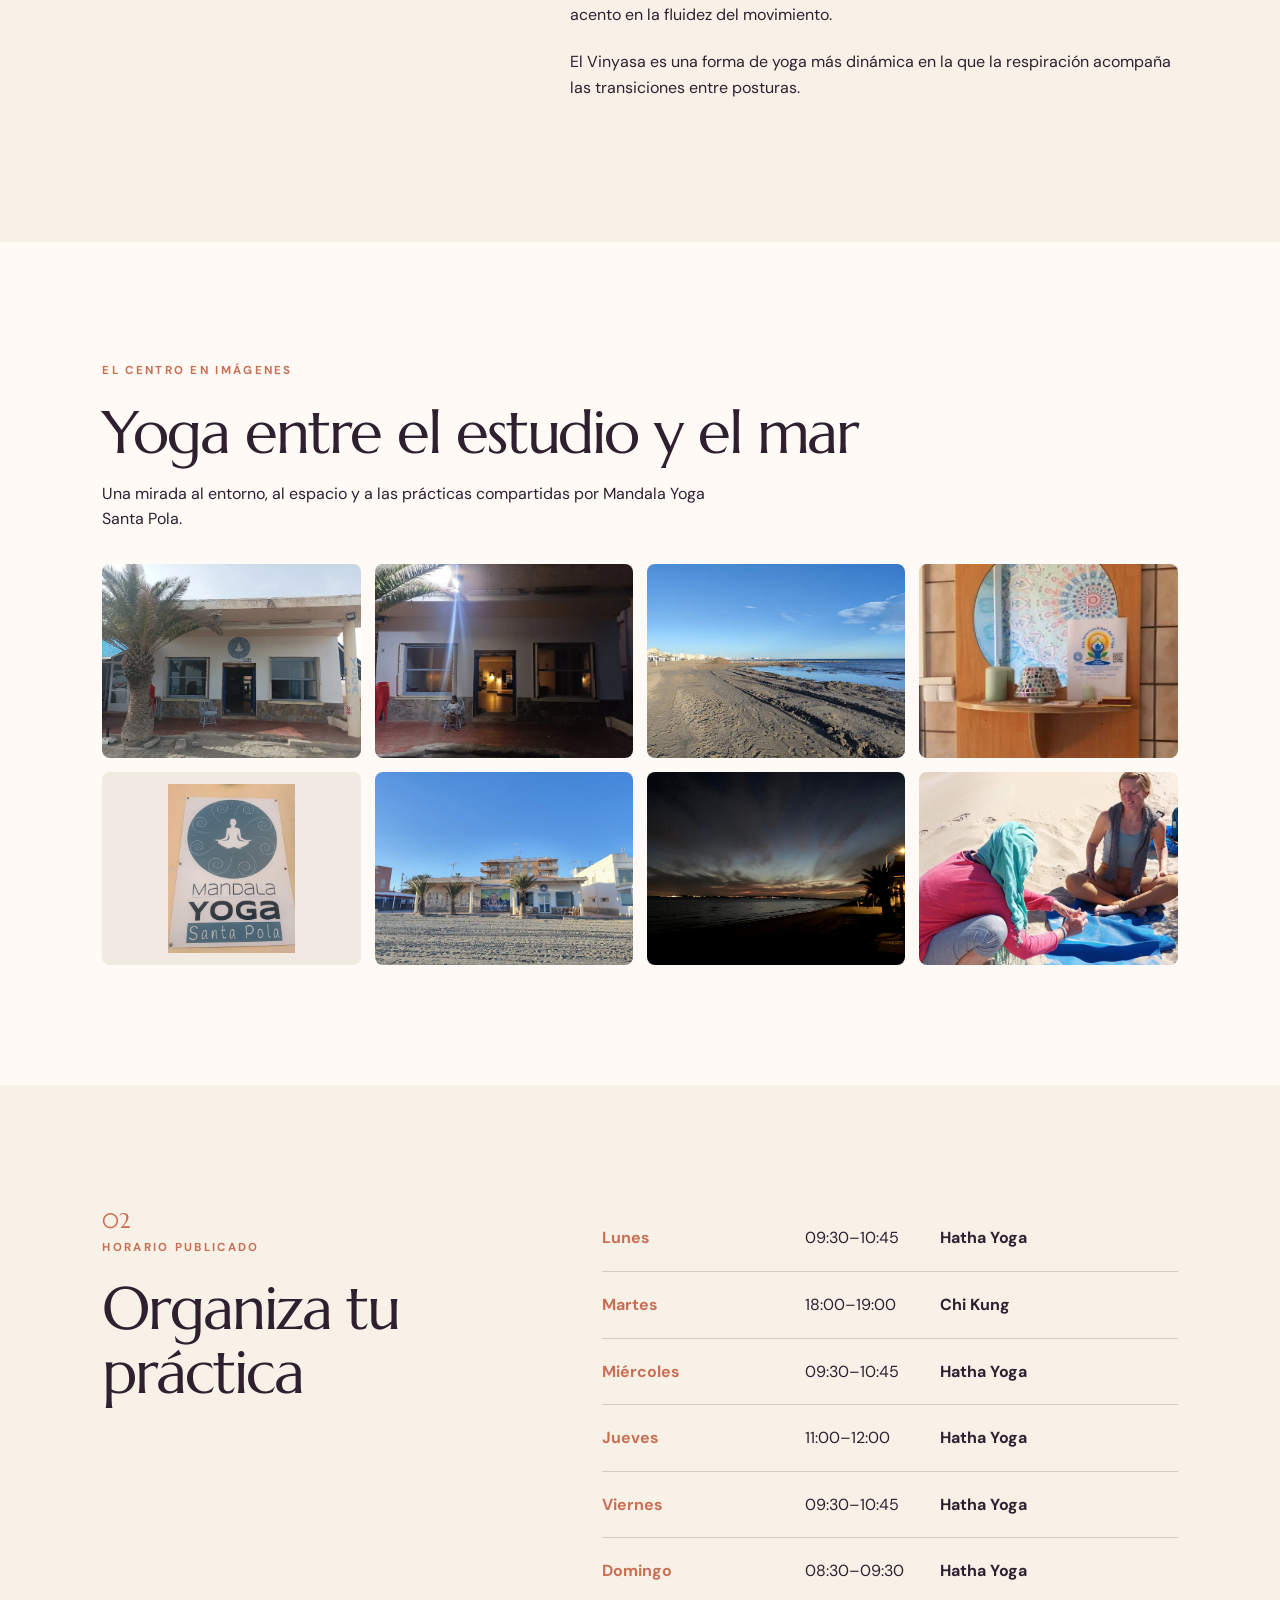
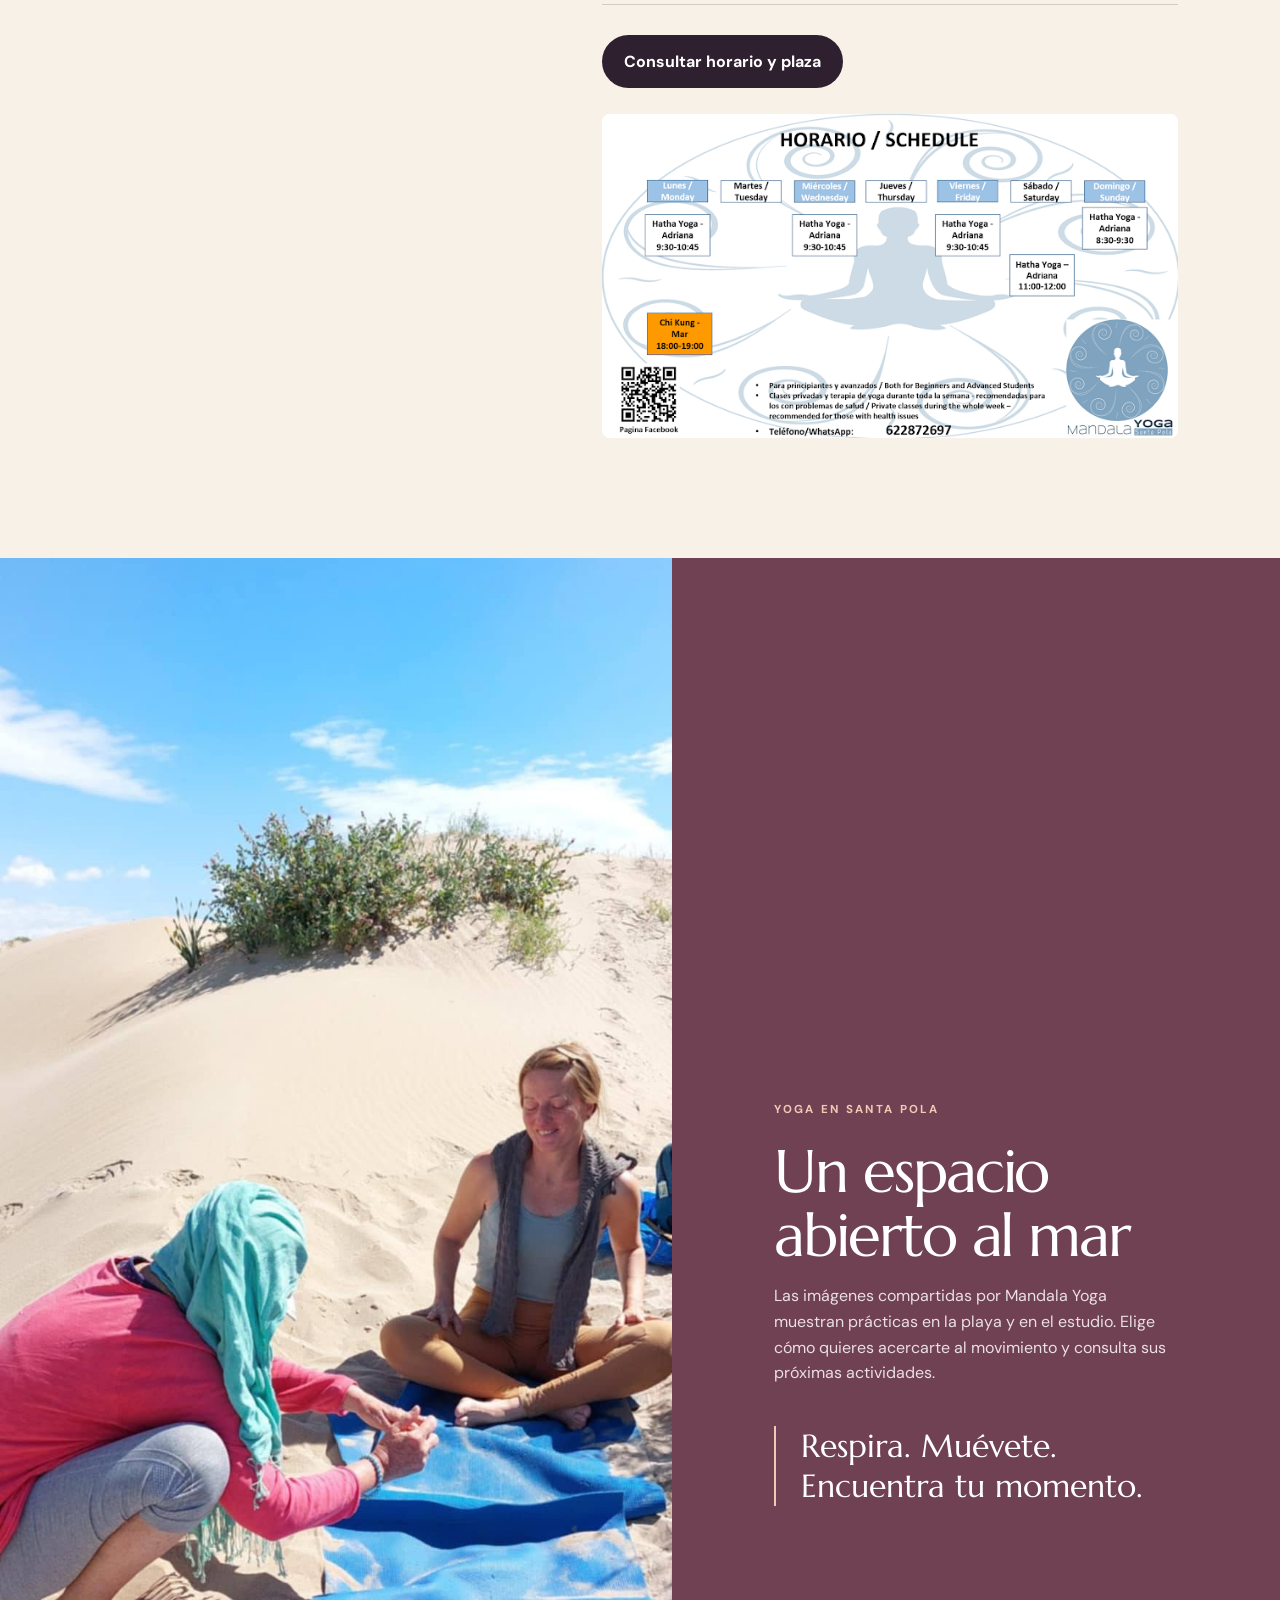
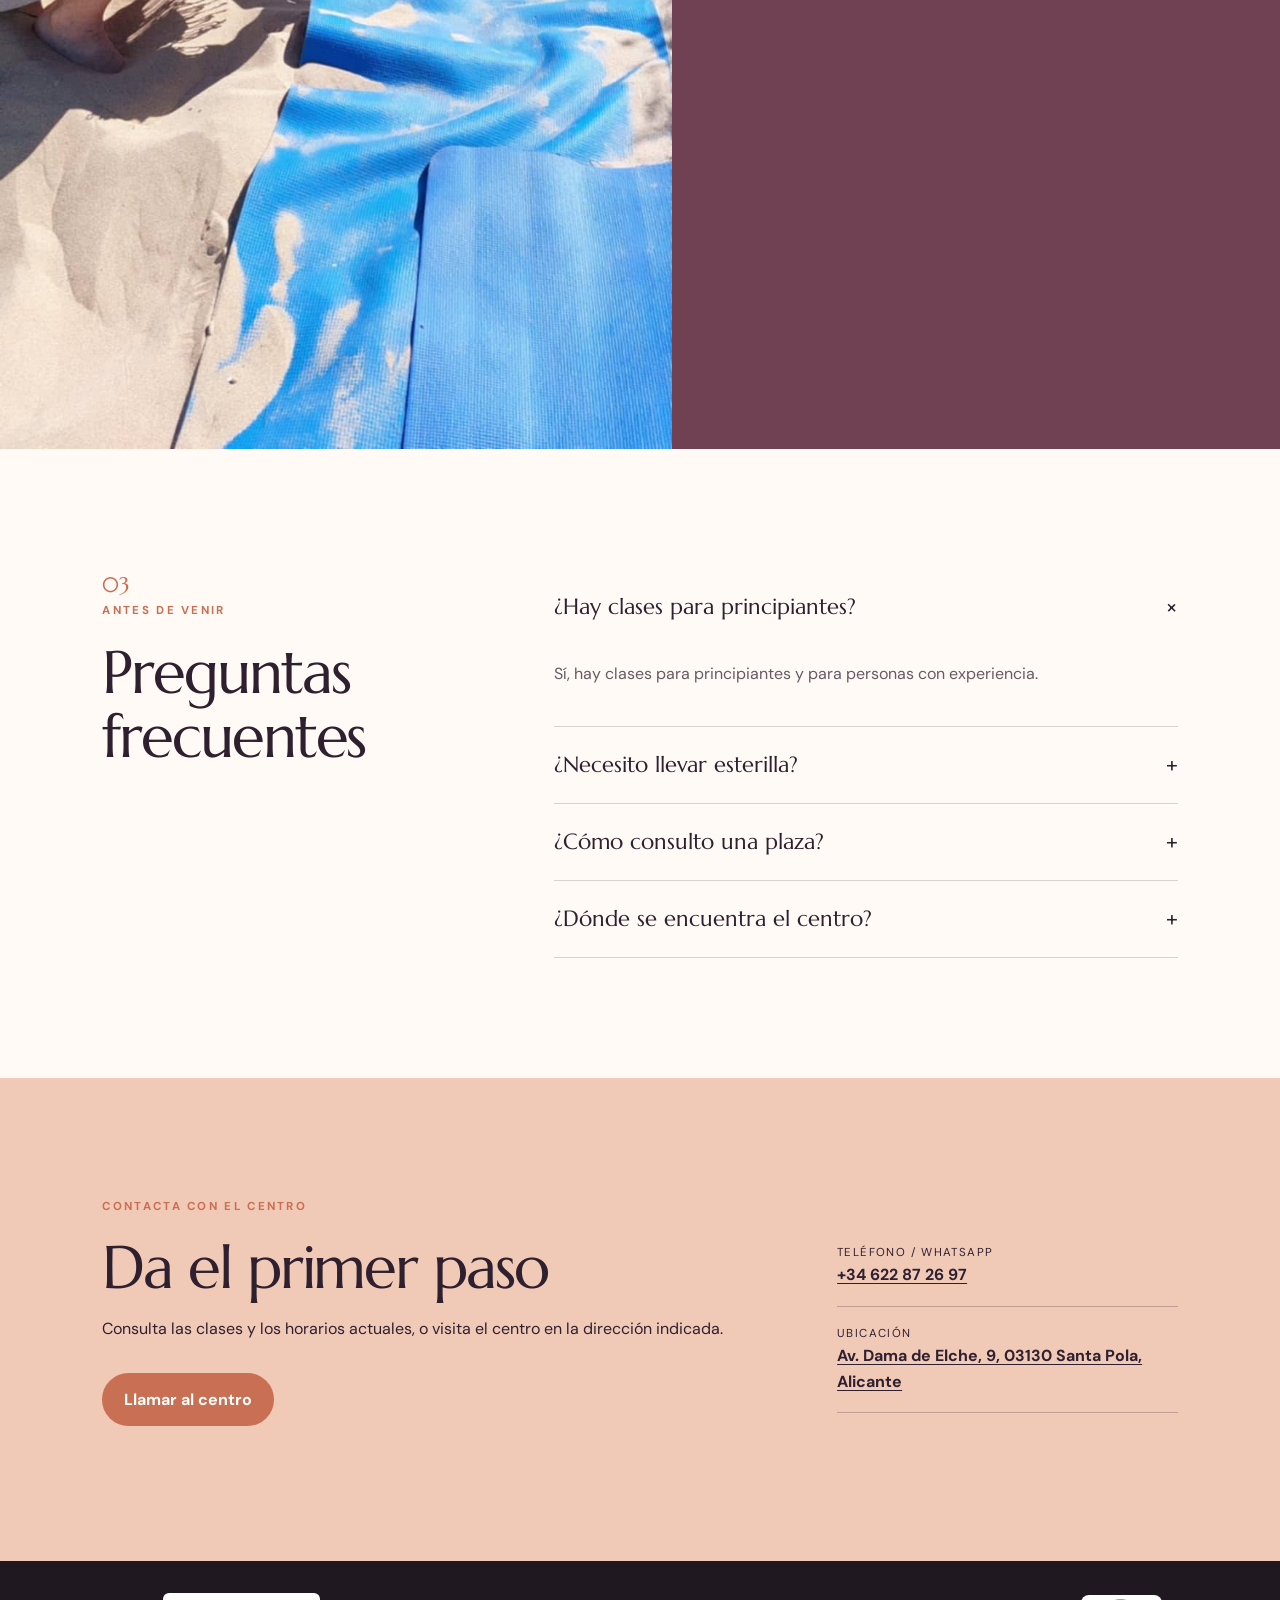
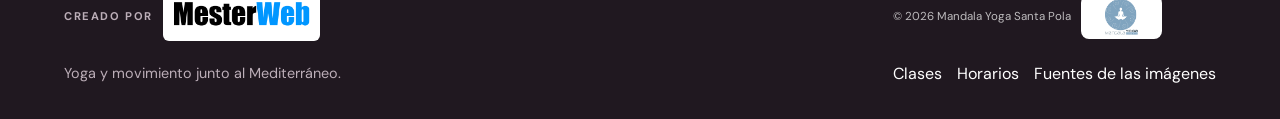
==== commit 66188ce9: "Publish official website and SEO settings" ====
--- a/index.html
+++ b/index.html
@@ -1,24 +1,31 @@
 <!DOCTYPE html>
+<html lang="es"><head>
+<meta charset="utf-8">
+<meta content="width=device-width,initial-scale=1" name="viewport">
 
-<html lang="es">
-<head>
-<meta charset="utf-8"/>
-<meta content="width=device-width,initial-scale=1" name="viewport"/>
-<script>
-    if (!location.pathname.endsWith('/') && !location.pathname.split('/').pop().includes('.')) {
-      location.replace(location.pathname + '/' + location.search + location.hash);
-    }
-  </script>
-<meta content="Mandala Yoga Santa Pola: Hatha Yoga, yoga dinámico y Chi Kung junto al Mediterráneo. Consulta las clases y horarios actuales." name="description"/>
-<title>Mandala Yoga Santa Pola | Yoga junto al Mediterráneo</title>
-<link href="https://fonts.googleapis.com" rel="preconnect"/>
-<link crossorigin="" href="https://fonts.gstatic.com" rel="preconnect"/>
-<link href="https://fonts.googleapis.com/css2?family=DM+Sans:wght@400;500;600;700&amp;family=Marcellus&amp;display=swap" rel="stylesheet"/>
-<link href="style.css" rel="stylesheet"/>
-<meta content="noindex, follow" name="robots"/></head>
+<meta name="description" content="Descubre Mandala Yoga en Santa Pola, Alicante. Clases de Hatha Yoga, Vinyasa y Chi Kung junto al mar. Consulta horarios y contacta con el estudio.">
+<title>Mandala Yoga Santa Pola | Clases de yoga junto al mar</title>
+<link href="https://fonts.googleapis.com" rel="preconnect">
+<link crossorigin="" href="https://fonts.gstatic.com" rel="preconnect">
+<link href="https://fonts.googleapis.com/css2?family=DM+Sans:wght@400;500;600;700&amp;family=Marcellus&amp;display=swap" rel="stylesheet">
+<link href="style.css" rel="stylesheet">
+<meta name="robots" content="index,follow"><link rel="canonical" href="https://mandalayogasantapola.es/">
+<meta property="og:type" content="website">
+<meta property="og:site_name" content="Mandala Yoga Santa Pola">
+<meta property="og:title" content="Mandala Yoga Santa Pola | Clases de yoga junto al mar">
+<meta property="og:description" content="Descubre Mandala Yoga en Santa Pola, Alicante. Clases de Hatha Yoga, Vinyasa y Chi Kung junto al mar. Consulta horarios y contacta con el estudio.">
+<meta property="og:url" content="https://mandalayogasantapola.es/">
+<meta property="og:locale" content="es_ES">
+<meta property="og:image" content="https://mandalayogasantapola.es/images/pic2.webp">
+<meta property="og:image:alt" content="Estudio Mandala Yoga junto al mar en Santa Pola">
+<meta name="twitter:card" content="summary_large_image">
+<meta name="twitter:title" content="Mandala Yoga Santa Pola | Clases de yoga junto al mar">
+<meta name="twitter:description" content="Descubre Mandala Yoga en Santa Pola, Alicante. Clases de Hatha Yoga, Vinyasa y Chi Kung junto al mar. Consulta horarios y contacta con el estudio.">
+<meta name="twitter:image" content="https://mandalayogasantapola.es/images/pic2.webp">
+</head>
 <body>
 <header class="site-header">
-<a aria-label="Mandala Yoga Santa Pola" class="brand" href="#inicio"><img alt="Mandala Yoga Santa Pola" class="brand-logo" src="images/pic9.webp"/></a>
+<a aria-label="Mandala Yoga Santa Pola" class="brand" href="#inicio"><img alt="Mandala Yoga Santa Pola" class="brand-logo" src="images/pic9.webp"></a>
 <button aria-expanded="false" aria-label="Abrir menú" class="menu-toggle" type="button"><span></span><span></span><span></span></button>
 <nav class="nav"><a data-i18n="navStudio" href="#estudio">El estudio</a><a data-i18n="navClasses" href="#clases">Clases</a><a data-i18n="navSchedule" href="#horarios">Horarios</a><a data-i18n="navGallery" href="#galeria">Galería</a><a data-i18n="navFaq" href="#preguntas">Preguntas</a><a data-i18n="navContact" href="#contacto">Contacto</a></nav>
 <div aria-label="Selector de idioma" class="languages"><button class="lang active" data-lang="es">ES</button><button class="lang" data-lang="hu">HU</button><button class="lang" data-lang="en">EN</button></div>
@@ -26,22 +33,23 @@
 </header>
 <main>
 <section class="hero" id="inicio">
-<div class="hero-copy reveal"><p class="eyebrow" data-i18n="heroEyebrow">MANDALA YOGA · SANTA POLA</p><h1 data-i18n="heroTitle">Yoga junto al Mediterráneo</h1><p data-i18n="heroText">Un espacio frente al mar para moverte, respirar y dedicarte un momento. Descubre las prácticas de Mandala Yoga Santa Pola.</p><div class="actions"><a class="button primary" data-i18n="heroCta" href="#horarios">Ver horario</a><a class="text-link" data-i18n="discover" href="#estudio">Conoce el espacio →</a></div></div>
-<div class="hero-image reveal"><span class="sun"></span><img alt="Sala de Mandala Yoga frente al mar" src="images/pic2.webp"/><div class="hero-tag"><b data-i18n="heroTagTitle">Practica junto al mar</b><span data-i18n="heroTagText">Santa Pola · Alicante</span></div></div>
+<div class="hero-copy reveal visible"><p class="eyebrow" data-i18n="heroEyebrow">MANDALA YOGA · SANTA POLA</p><h1 data-i18n="heroTitle">Yoga junto al Mediterráneo</h1><p data-i18n="heroText">Un espacio frente al mar para moverte, respirar y dedicarte un momento. Descubre las prácticas de Mandala Yoga Santa Pola.</p><div class="actions"><a class="button primary" data-i18n="heroCta" href="#horarios">Ver horario</a><a class="text-link" data-i18n="discover" href="#estudio">Conoce el espacio →</a></div></div>
+<div class="hero-image reveal visible"><span class="sun"></span><img alt="Sala de Mandala Yoga frente al mar" src="images/pic2.webp"><div class="hero-tag"><b data-i18n="heroTagTitle">Practica junto al mar</b><span data-i18n="heroTagText">Santa Pola · Alicante</span></div></div>
 </section>
 <section aria-label="Valores del estudio" class="marquee"><div><span data-i18n="value1">RESPIRA CON CALMA</span><i>✦</i><span data-i18n="value2">MUÉVETE CON INTENCIÓN</span><i>✦</i><span data-i18n="value3">ESCUCHA TU CUERPO</span><i>✦</i><span data-i18n="value4">ENCUENTRA TU EQUILIBRIO</span></div></section>
-<section class="philosophy section" id="estudio"><div class="section-no">01</div><div class="philosophy-copy reveal"><p class="eyebrow" data-i18n="aboutEyebrow">EL ESPACIO</p><h2 data-i18n="aboutTitle">Un lugar para respirar y reconectar</h2><p data-i18n="aboutText">El centro Mandala Yoga se encuentra junto a la playa de Santa Pola. La práctica te ayuda a escuchar tu cuerpo y a hacer una pausa en la rutina diaria.</p><p data-i18n="aboutExtra">La práctica puede ser un punto de partida para quienes se acercan por primera vez al yoga o una forma de dar continuidad a una rutina personal. Cada sesión ofrece un espacio propio para moverse, respirar y bajar el ritmo.</p><div class="mini-points"><span data-i18n="point1">Junto al mar</span><span data-i18n="point2">Yoga y movimiento consciente</span><span data-i18n="point3">Consulta las clases disponibles</span></div></div><div class="philosophy-image reveal"><img alt="Vista al Mediterráneo desde el estudio" loading="lazy" src="images/pic1.webp"/></div></section>
+<section class="philosophy section" id="estudio"><div class="section-no">01</div><div class="philosophy-copy reveal visible"><p class="eyebrow" data-i18n="aboutEyebrow">EL ESPACIO</p><h2 data-i18n="aboutTitle">Un lugar para respirar y reconectar</h2><p data-i18n="aboutText">El centro Mandala Yoga se encuentra junto a la playa de Santa Pola. La práctica te ayuda a escuchar tu cuerpo y a hacer una pausa en la rutina diaria.</p><p data-i18n="aboutExtra">La práctica puede ser un punto de partida para quienes se acercan por primera vez al yoga o una forma de dar continuidad a una rutina personal. Cada sesión ofrece un espacio propio para moverse, respirar y bajar el ritmo.</p><div class="mini-points"><span data-i18n="point1">Junto al mar</span><span data-i18n="point2">Yoga y movimiento consciente</span><span data-i18n="point3">Consulta las clases disponibles</span></div></div><div class="philosophy-image reveal visible"><img alt="Vista al Mediterráneo desde el estudio" loading="lazy" src="images/pic1.webp"></div></section>
 <section class="classes" id="clases"><div class="section classes-head"><div><p class="eyebrow light" data-i18n="classesEyebrow">PRÁCTICAS</p><h2 data-i18n="classesTitle">Encuentra tu práctica</h2></div></div><div class="class-grid section">
-<article class="class-card reveal"><img alt="Práctica grupal de yoga junto al mar" loading="lazy" src="images/pic11.jpg"/><div><span>01 · YOGA</span><h3 data-i18n="class1Title">Hatha Yoga</h3><p data-i18n="class1Text">Posturas y respiración a un ritmo que permite observar el movimiento, la estabilidad y las sensaciones del cuerpo.</p><b data-i18n="class1Level">Consulta disponibilidad</b></div></article>
-<article class="class-card feature reveal"><img alt="Publicación del centro sobre yoga dinámico" loading="lazy" src="images/pic13.jpg"/><div><span>02 · YOGA</span><h3 data-i18n="class2Title">Yoga dinámico · Vinyasa</h3><p data-i18n="class2Text">Secuencias más fluidas en las que la respiración acompaña el paso de una postura a otra. Consulta las clases actuales.</p><b data-i18n="class2Level">Consulta disponibilidad</b></div></article>
-<article class="class-card reveal"><img alt="Interior del centro de yoga" loading="lazy" src="images/pic6.webp"/><div><span>03 · CHI KUNG</span><h3 data-i18n="class3Title">Chi Kung</h3><p data-i18n="class3Text">Movimientos suaves y atención al cuerpo. Esta disciplina aparece en el horario compartido por el centro; confirma las sesiones actuales.</p><b data-i18n="class3Level">Consulta disponibilidad</b></div></article>
+<article class="class-card reveal visible"><img alt="Práctica grupal de yoga junto al mar" loading="lazy" src="images/pic11.jpg"><div><span>01 · YOGA</span><h3 data-i18n="class1Title">Hatha Yoga</h3><p data-i18n="class1Text">Posturas y respiración a un ritmo que permite observar el movimiento, la estabilidad y las sensaciones del cuerpo.</p><b data-i18n="class1Level">Consulta disponibilidad</b></div></article>
+<article class="class-card feature reveal visible"><img alt="Publicación del centro sobre yoga dinámico" loading="lazy" src="images/pic13.jpg"><div><span>02 · YOGA</span><h3 data-i18n="class2Title">Yoga dinámico · Vinyasa</h3><p data-i18n="class2Text">Secuencias más fluidas en las que la respiración acompaña el paso de una postura a otra. Consulta las clases actuales.</p><b data-i18n="class2Level">Consulta disponibilidad</b></div></article>
+<article class="class-card reveal visible"><img alt="Interior del centro de yoga" loading="lazy" src="images/pic6.webp"><div><span>03 · CHI KUNG</span><h3 data-i18n="class3Title">Chi Kung</h3><p data-i18n="class3Text">Movimientos suaves y atención al cuerpo. Esta disciplina aparece en el horario compartido por el centro; confirma las sesiones actuales.</p><b data-i18n="class3Level">Consulta disponibilidad</b></div></article>
 </div></section><section class="practice-detail section" id="practica"><div class="practice-detail-heading"><p class="eyebrow" data-i18n="practiceEyebrow">MOVIMIENTO · RESPIRACIÓN · EQUILIBRIO</p><h2 data-i18n="practiceTitle">Una práctica que se adapta a tu momento</h2></div><div class="practice-detail-copy"><p data-i18n="practiceIntro">En Santa Pola, cerca del Mediterráneo, Mandala Yoga te ofrece la oportunidad de detenerte un momento y dedicar tiempo al movimiento. Hay prácticas de distintos ritmos: en unas permaneces en una postura y observas la respiración; en otras, los movimientos fluyen de uno a otro.</p><p data-i18n="practiceHatha">El Hatha Yoga combina posturas, respiración y concentración. Su ritmo más pausado ayuda a observar la postura corporal y las transiciones, tanto si acabas de empezar como si practicas habitualmente. Algunas personas buscan mejorar su movilidad; otras, soltar la tensión del día o simplemente encontrar un momento de calma.</p><p data-i18n="practiceTaiChi">En el centro también se puede practicar Tai-Chi. Sus movimientos lentos y precisos, enlazados entre sí, trabajan la coordinación, el equilibrio y la continuidad. Mientras el Hatha Yoga invita a profundizar en las posturas, el Tai-Chi pone el acento en la fluidez del movimiento.</p><p data-i18n="practiceVinyasa">El Vinyasa es una forma de yoga más dinámica en la que la respiración acompaña las transiciones entre posturas.</p></div></section>
-<section class="gallery section" id="galeria"><div class="gallery-head"><p class="eyebrow" data-i18n="galleryEyebrow">EL CENTRO EN IMÁGENES</p><h2 data-i18n="galleryTitle">Yoga entre el estudio y el mar</h2><p data-i18n="galleryText">Una mirada al entorno, al espacio y a las prácticas compartidas por Mandala Yoga Santa Pola.</p></div><div class="gallery-grid"><figure><img alt="Fachada del centro Mandala Yoga Santa Pola" loading="lazy" src="images/pic3.webp"/></figure><figure><img alt="Entrada al estudio al anochecer" loading="lazy" src="images/pic4.webp"/></figure><figure><img alt="Vista de la playa de Santa Pola" loading="lazy" src="images/pic5.webp"/></figure><figure><img alt="Detalles del espacio de yoga" loading="lazy" src="images/pic6.webp"/></figure><figure><img alt="Cartel de Mandala Yoga en el centro" loading="lazy" src="images/pic7.webp"/></figure><figure><img alt="Centro frente al paseo y la playa" loading="lazy" src="images/pic8.webp"/></figure><figure><img alt="Paisaje de playa al atardecer" loading="lazy" src="images/pic12.jpg"/></figure><figure><img alt="Sesión de yoga en la playa" loading="lazy" src="images/pic14.jpg"/></figure></div></section><section class="schedule section" id="horarios"><div class="schedule-title reveal"><div class="section-no">02</div><p class="eyebrow" data-i18n="scheduleEyebrow">HORARIO PUBLICADO</p><h2 data-i18n="scheduleTitle">Organiza tu práctica</h2></div><div class="schedule-list reveal"><div><b data-i18n="day1">Lunes</b><span>09:30–10:45</span><strong data-i18n="class1Title">Hatha Yoga</strong></div><div><b data-i18n="day2">Martes</b><span>18:00–19:00</span><strong data-i18n="class3Title">Chi Kung</strong></div><div><b data-i18n="day3">Miércoles</b><span>09:30–10:45</span><strong data-i18n="class1Title">Hatha Yoga</strong></div><div><b data-i18n="day4">Jueves</b><span>11:00–12:00</span><strong data-i18n="class1Title">Hatha Yoga</strong></div><div><b data-i18n="day5">Viernes</b><span>09:30–10:45</span><strong data-i18n="class1Title">Hatha Yoga</strong></div><div><b data-i18n="day6">Domingo</b><span>08:30–09:30</span><strong data-i18n="class1Title">Hatha Yoga</strong></div><a class="button secondary" data-i18n="reserve" href="tel:+34622872697">Consultar horario y plaza</a><figure class="schedule-poster"><img alt="Horario publicado por Mandala Yoga Santa Pola" loading="lazy" src="images/pic10.webp"/></figure></div></section>
-<section class="community"><div class="community-image reveal"><img alt="Práctica de yoga en la playa" loading="lazy" src="images/pic14.jpg"/></div><div class="community-copy reveal"><p class="eyebrow light" data-i18n="communityEyebrow">YOGA EN SANTA POLA</p><h2 data-i18n="communityTitle">Un espacio abierto al mar</h2><p data-i18n="communityText">Las imágenes compartidas por Mandala Yoga muestran prácticas en la playa y en el estudio. Elige cómo quieres acercarte al movimiento y consulta sus próximas actividades.</p><blockquote data-i18n="quote">Respira. Muévete. Encuentra tu momento.</blockquote></div></section>
-<section class="faq section" id="preguntas"><div class="faq-title reveal"><div class="section-no">03</div><p class="eyebrow" data-i18n="faqEyebrow">ANTES DE VENIR</p><h2 data-i18n="faqTitle">Preguntas frecuentes</h2></div><div class="faq-list reveal"><details open=""><summary><span data-i18n="q1">¿Hay clases para principiantes?</span><b>+</b></summary><p data-i18n="a1">Sí, hay clases para principiantes y para personas con experiencia.</p></details><details><summary><span data-i18n="q2">¿Necesito llevar esterilla?</span><b>+</b></summary><p data-i18n="a2">No, proporcionamos esterillas de yoga.</p></details><details><summary><span data-i18n="q3">¿Cómo consulto una plaza?</span><b>+</b></summary><p data-i18n="a3">Llama al +34 622 87 26 97 para confirmar el horario y la disponibilidad.</p></details><details><summary><span data-i18n="q4">¿Dónde se encuentra el centro?</span><b>+</b></summary><p data-i18n="a4">El centro se encuentra en Av. Dama de Elche, 9, 03130 Santa Pola, Alicante.</p></details></div></section>
-<section class="contact section" id="contacto"><div class="contact-card reveal"><p class="eyebrow" data-i18n="contactEyebrow">CONTACTA CON EL CENTRO</p><h2 data-i18n="contactTitle">Da el primer paso</h2><p data-i18n="contactText">Consulta las clases y los horarios actuales, o visita el centro en la dirección indicada.</p><a class="button primary" data-i18n="contactButton" href="tel:+34622872697">Llamar al centro</a><small data-i18n="demoNote">Página de demostración elaborada a partir de material compartido públicamente.</small></div><div class="contact-details reveal"><div><span data-i18n="phoneLabel">Teléfono / WhatsApp</span><a href="tel:+34622872697"><b>+34 622 87 26 97</b></a></div><div><span data-i18n="addressLabel">Ubicación</span><a href="https://www.google.com/maps/place//data=!4m2!3m1!1s0xd624d41f63e6f43:0x293a0ca406d416df" rel="noopener noreferrer" target="_blank"><b>Av. Dama de Elche, 9, 03130 Santa Pola, Alicante</b></a></div></div></section>
+<section class="gallery section" id="galeria"><div class="gallery-head"><p class="eyebrow" data-i18n="galleryEyebrow">EL CENTRO EN IMÁGENES</p><h2 data-i18n="galleryTitle">Yoga entre el estudio y el mar</h2><p data-i18n="galleryText">Una mirada al entorno, al espacio y a las prácticas compartidas por Mandala Yoga Santa Pola.</p></div><div class="gallery-grid"><figure><img alt="Fachada del centro Mandala Yoga Santa Pola" loading="lazy" src="images/pic3.webp"></figure><figure><img alt="Entrada al estudio al anochecer" loading="lazy" src="images/pic4.webp"></figure><figure><img alt="Vista de la playa de Santa Pola" loading="lazy" src="images/pic5.webp"></figure><figure><img alt="Detalles del espacio de yoga" loading="lazy" src="images/pic6.webp"></figure><figure><img alt="Cartel de Mandala Yoga en el centro" loading="lazy" src="images/pic7.webp"></figure><figure><img alt="Centro frente al paseo y la playa" loading="lazy" src="images/pic8.webp"></figure><figure><img alt="Paisaje de playa al atardecer" loading="lazy" src="images/pic12.jpg"></figure><figure><img alt="Sesión de yoga en la playa" loading="lazy" src="images/pic14.jpg"></figure></div></section><section class="schedule section" id="horarios"><div class="schedule-title reveal visible"><div class="section-no">02</div><p class="eyebrow" data-i18n="scheduleEyebrow">HORARIO PUBLICADO</p><h2 data-i18n="scheduleTitle">Organiza tu práctica</h2></div><div class="schedule-list reveal visible"><div><b data-i18n="day1">Lunes</b><span>09:30–10:45</span><strong data-i18n="class1Title">Hatha Yoga</strong></div><div><b data-i18n="day2">Martes</b><span>18:00–19:00</span><strong data-i18n="class3Title">Chi Kung</strong></div><div><b data-i18n="day3">Miércoles</b><span>09:30–10:45</span><strong data-i18n="class1Title">Hatha Yoga</strong></div><div><b data-i18n="day4">Jueves</b><span>11:00–12:00</span><strong data-i18n="class1Title">Hatha Yoga</strong></div><div><b data-i18n="day5">Viernes</b><span>09:30–10:45</span><strong data-i18n="class1Title">Hatha Yoga</strong></div><div><b data-i18n="day6">Domingo</b><span>08:30–09:30</span><strong data-i18n="class1Title">Hatha Yoga</strong></div><a class="button secondary" data-i18n="reserve" href="tel:+34622872697">Consultar horario y plaza</a><figure class="schedule-poster"><img alt="Horario publicado por Mandala Yoga Santa Pola" loading="lazy" src="images/pic10.webp"></figure></div></section>
+<section class="community"><div class="community-image reveal visible"><img alt="Práctica de yoga en la playa" loading="lazy" src="images/pic14.jpg"></div><div class="community-copy reveal visible"><p class="eyebrow light" data-i18n="communityEyebrow">YOGA EN SANTA POLA</p><h2 data-i18n="communityTitle">Un espacio abierto al mar</h2><p data-i18n="communityText">Las imágenes compartidas por Mandala Yoga muestran prácticas en la playa y en el estudio. Elige cómo quieres acercarte al movimiento y consulta sus próximas actividades.</p><blockquote data-i18n="quote">Respira. Muévete. Encuentra tu momento.</blockquote></div></section>
+<section class="faq section" id="preguntas"><div class="faq-title reveal visible"><div class="section-no">03</div><p class="eyebrow" data-i18n="faqEyebrow">ANTES DE VENIR</p><h2 data-i18n="faqTitle">Preguntas frecuentes</h2></div><div class="faq-list reveal visible"><details open=""><summary><span data-i18n="q1">¿Hay clases para principiantes?</span><b>+</b></summary><p data-i18n="a1">Sí, hay clases para principiantes y para personas con experiencia.</p></details><details><summary><span data-i18n="q2">¿Necesito llevar esterilla?</span><b>+</b></summary><p data-i18n="a2">No, proporcionamos esterillas de yoga.</p></details><details><summary><span data-i18n="q3">¿Cómo consulto una plaza?</span><b>+</b></summary><p data-i18n="a3">Llama al +34 622 87 26 97 para confirmar el horario y la disponibilidad.</p></details><details><summary><span data-i18n="q4">¿Dónde se encuentra el centro?</span><b>+</b></summary><p data-i18n="a4">El centro se encuentra en Av. Dama de Elche, 9, 03130 Santa Pola, Alicante.</p></details></div></section>
+<section class="contact section" id="contacto"><div class="contact-card reveal visible"><p class="eyebrow" data-i18n="contactEyebrow">CONTACTA CON EL CENTRO</p><h2 data-i18n="contactTitle">Da el primer paso</h2><p data-i18n="contactText">Consulta las clases y los horarios actuales, o visita el centro en la dirección indicada.</p><a class="button primary" data-i18n="contactButton" href="tel:+34622872697">Llamar al centro</a></div><div class="contact-details reveal visible"><div><span data-i18n="phoneLabel">Teléfono / WhatsApp</span><a href="tel:+34622872697"><b>+34 622 87 26 97</b></a></div><div><span data-i18n="addressLabel">Ubicación</span><a href="https://www.google.com/maps/place//data=!4m2!3m1!1s0xd624d41f63e6f43:0x293a0ca406d416df" rel="noopener noreferrer" target="_blank"><b>Av. Dama de Elche, 9, 03130 Santa Pola, Alicante</b></a></div></div></section>
 </main>
-<footer class="footer-one-line"><div class="footer-creator"><span data-i18n="createdBy">Creado por</span><a aria-label="Laszlo-MesterWeb" class="footer-mesterweb" href="https://lnkr.es/" rel="noopener noreferrer" target="_blank"><img alt="Laszlo-MesterWeb logó" loading="lazy" src="images/mesterweb-logo.png"/></a></div><div class="footer-rights"><small>© <span id="year"></span> Mandala Yoga Santa Pola · <span data-i18n="footerDemo">Demostración</span></small><a aria-label="Mandala Yoga Santa Pola" class="brand footer-brand" href="#inicio"><img alt="Mandala Yoga Santa Pola" class="brand-logo" src="images/pic9.webp"/></a></div><p data-i18n="footerText">Yoga y movimiento junto al Mediterráneo.</p><div><a data-i18n="navClasses" href="#clases">Clases</a><a data-i18n="navSchedule" href="#horarios">Horarios</a><a data-i18n="sources" href="kepforrasok.html">Fuentes de las imágenes</a></div></footer>
-<script src="script.js"></script>
-</body>
-</html>
+<footer class="footer-one-line"><div class="footer-creator"><span data-i18n="createdBy">Creado por</span><a aria-label="Laszlo-MesterWeb" class="footer-mesterweb" href="https://lnkr.es/" rel="noopener noreferrer" target="_blank"><img alt="Laszlo-MesterWeb logó" loading="lazy" src="images/mesterweb-logo.png"></a></div><div class="footer-rights"><small>© <span id="year">2026</span> Mandala Yoga Santa Pola</small><a aria-label="Mandala Yoga Santa Pola" class="brand footer-brand" href="#inicio"><img alt="Mandala Yoga Santa Pola" class="brand-logo" src="images/pic9.webp"></a></div><p data-i18n="footerText">Yoga y movimiento junto al Mediterráneo.</p><div><a data-i18n="navClasses" href="#clases">Clases</a><a data-i18n="navSchedule" href="#horarios">Horarios</a><a data-i18n="sources" href="kepforrasok.html">Fuentes de las imágenes</a></div></footer>
+
+
+
+<script src="script.js"></script></body></html>
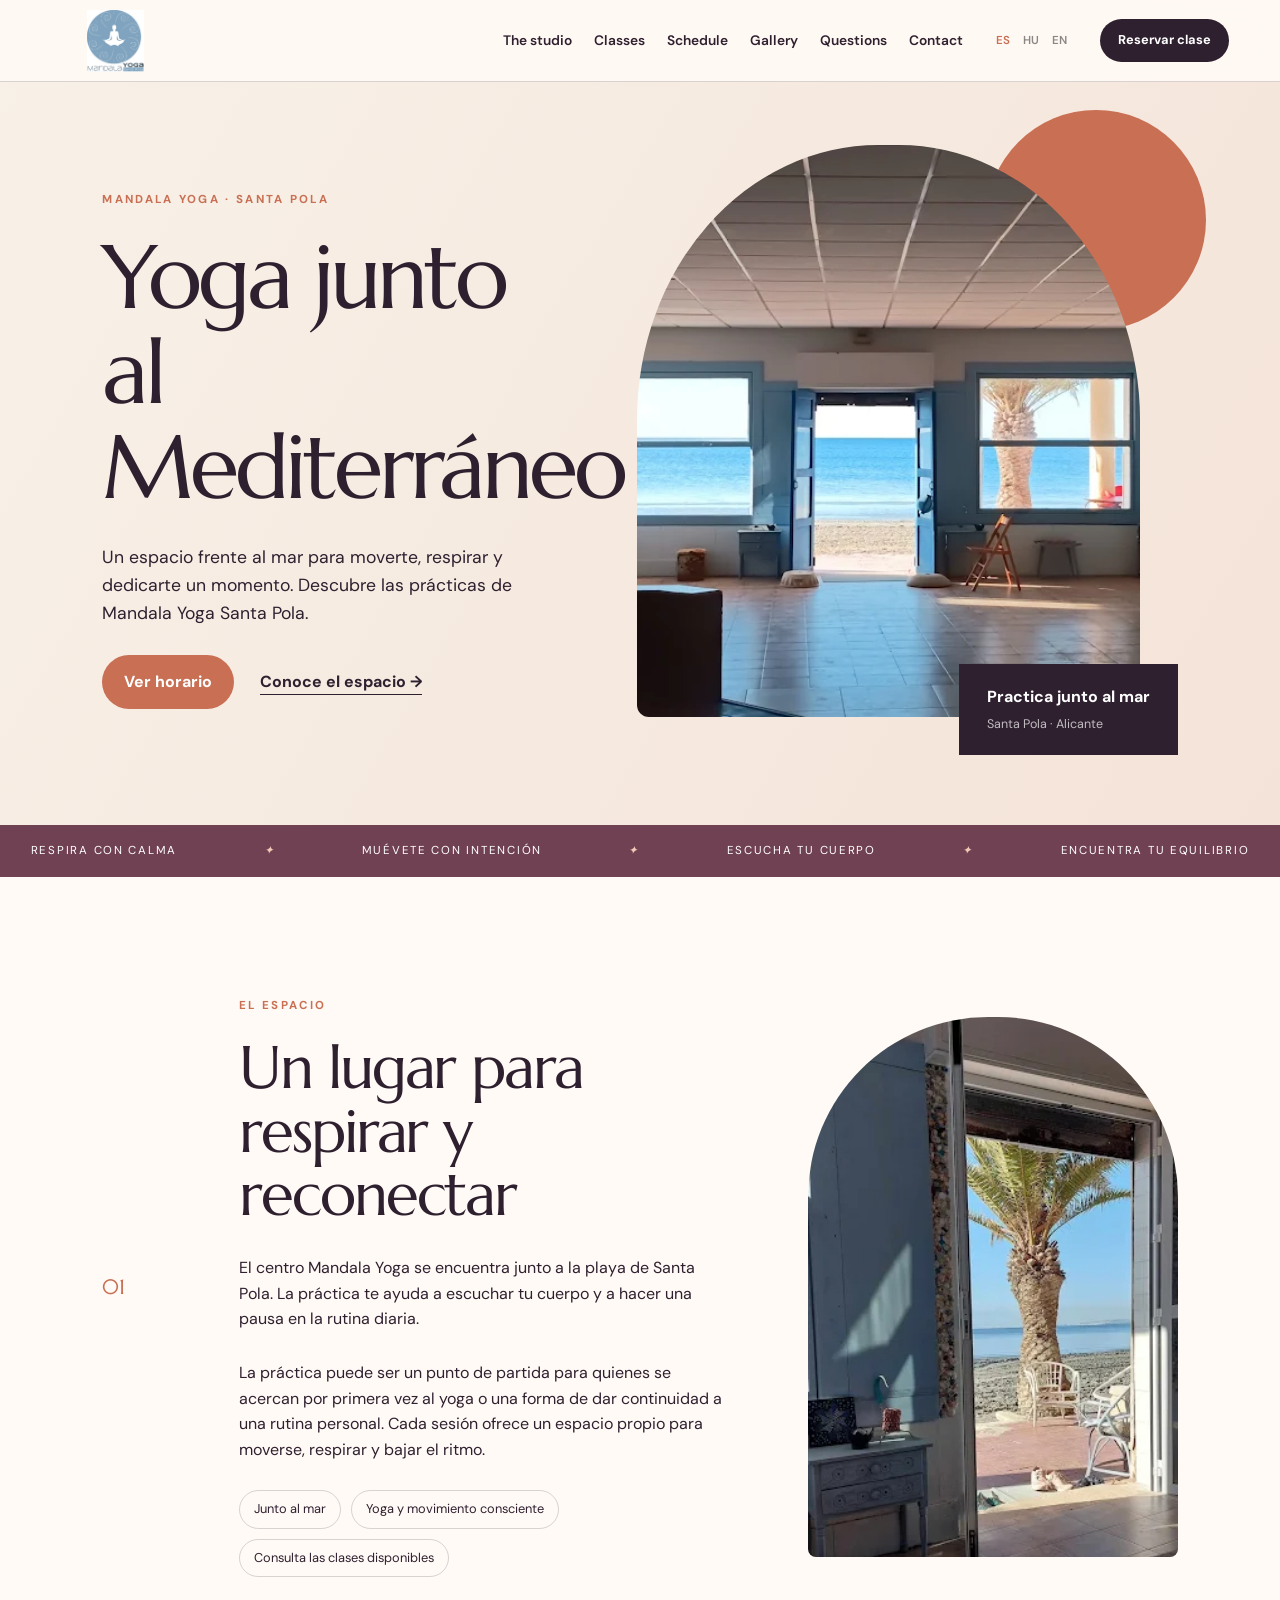
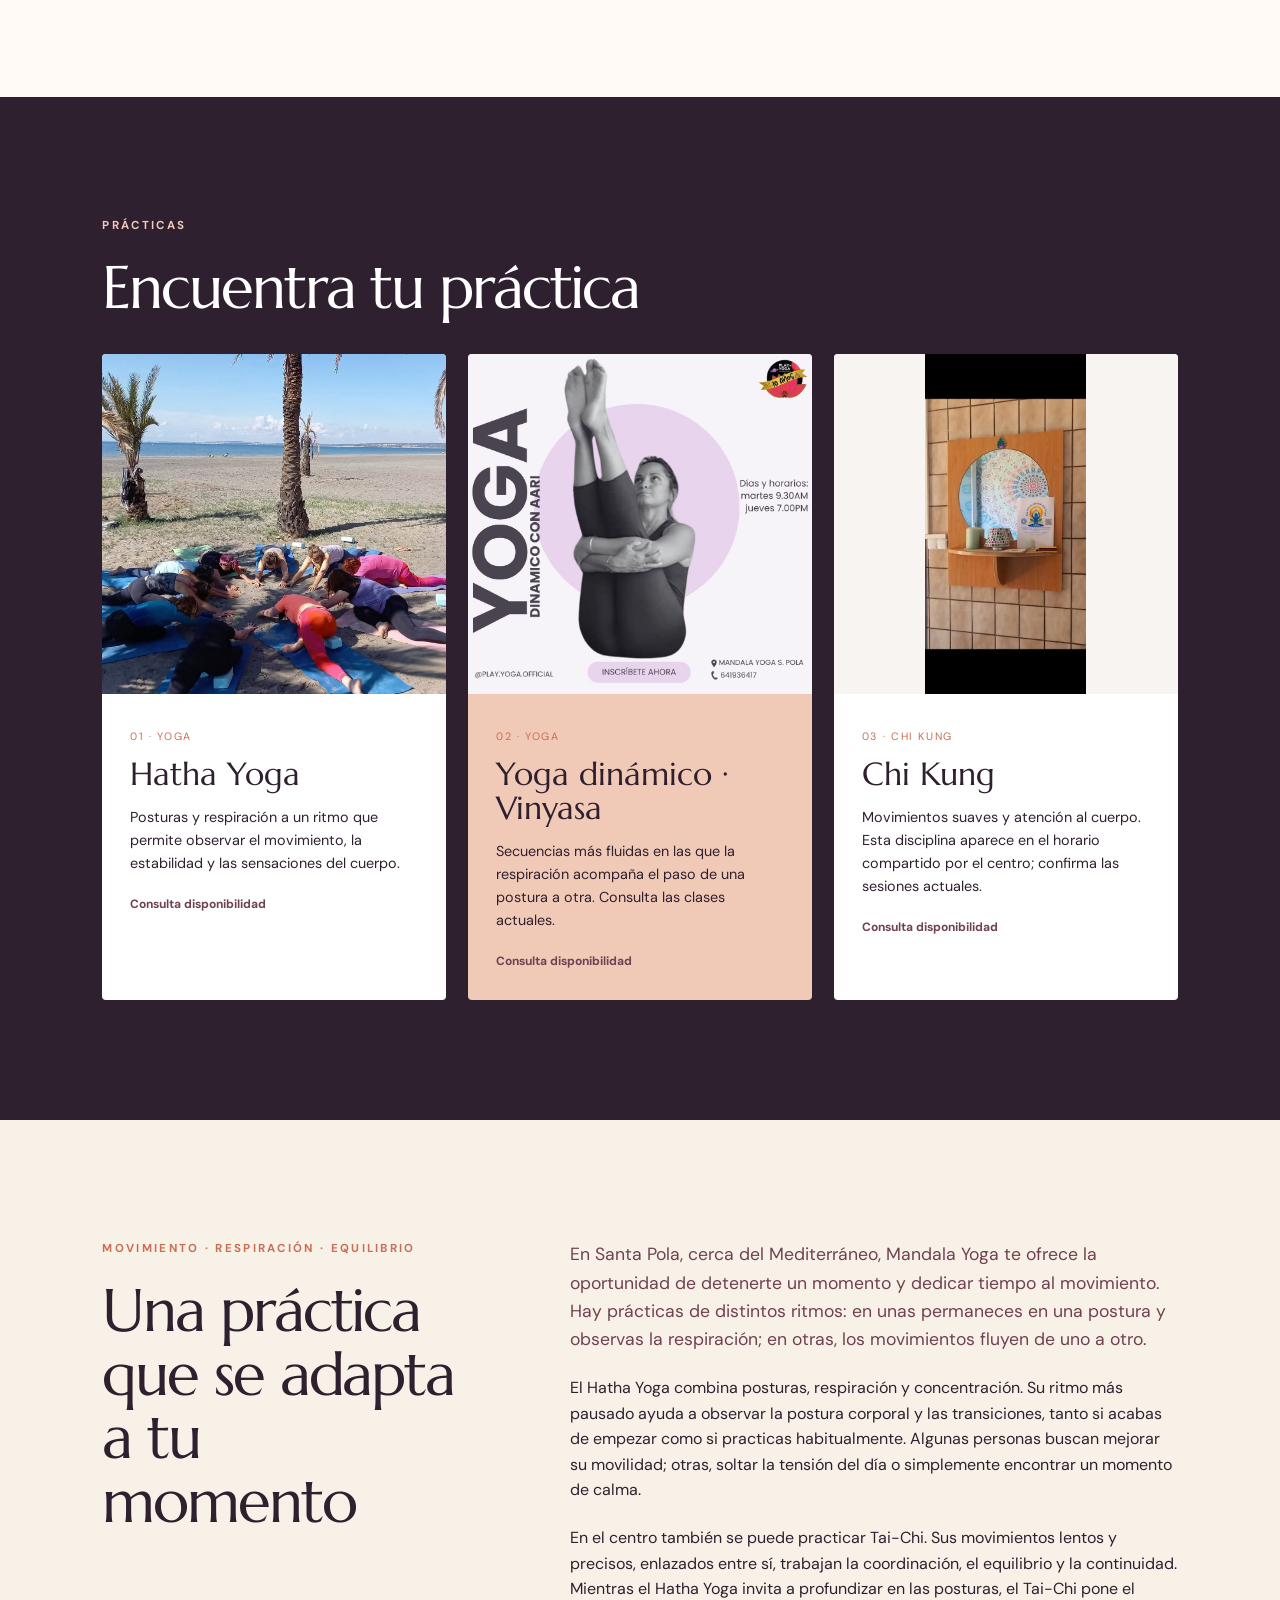
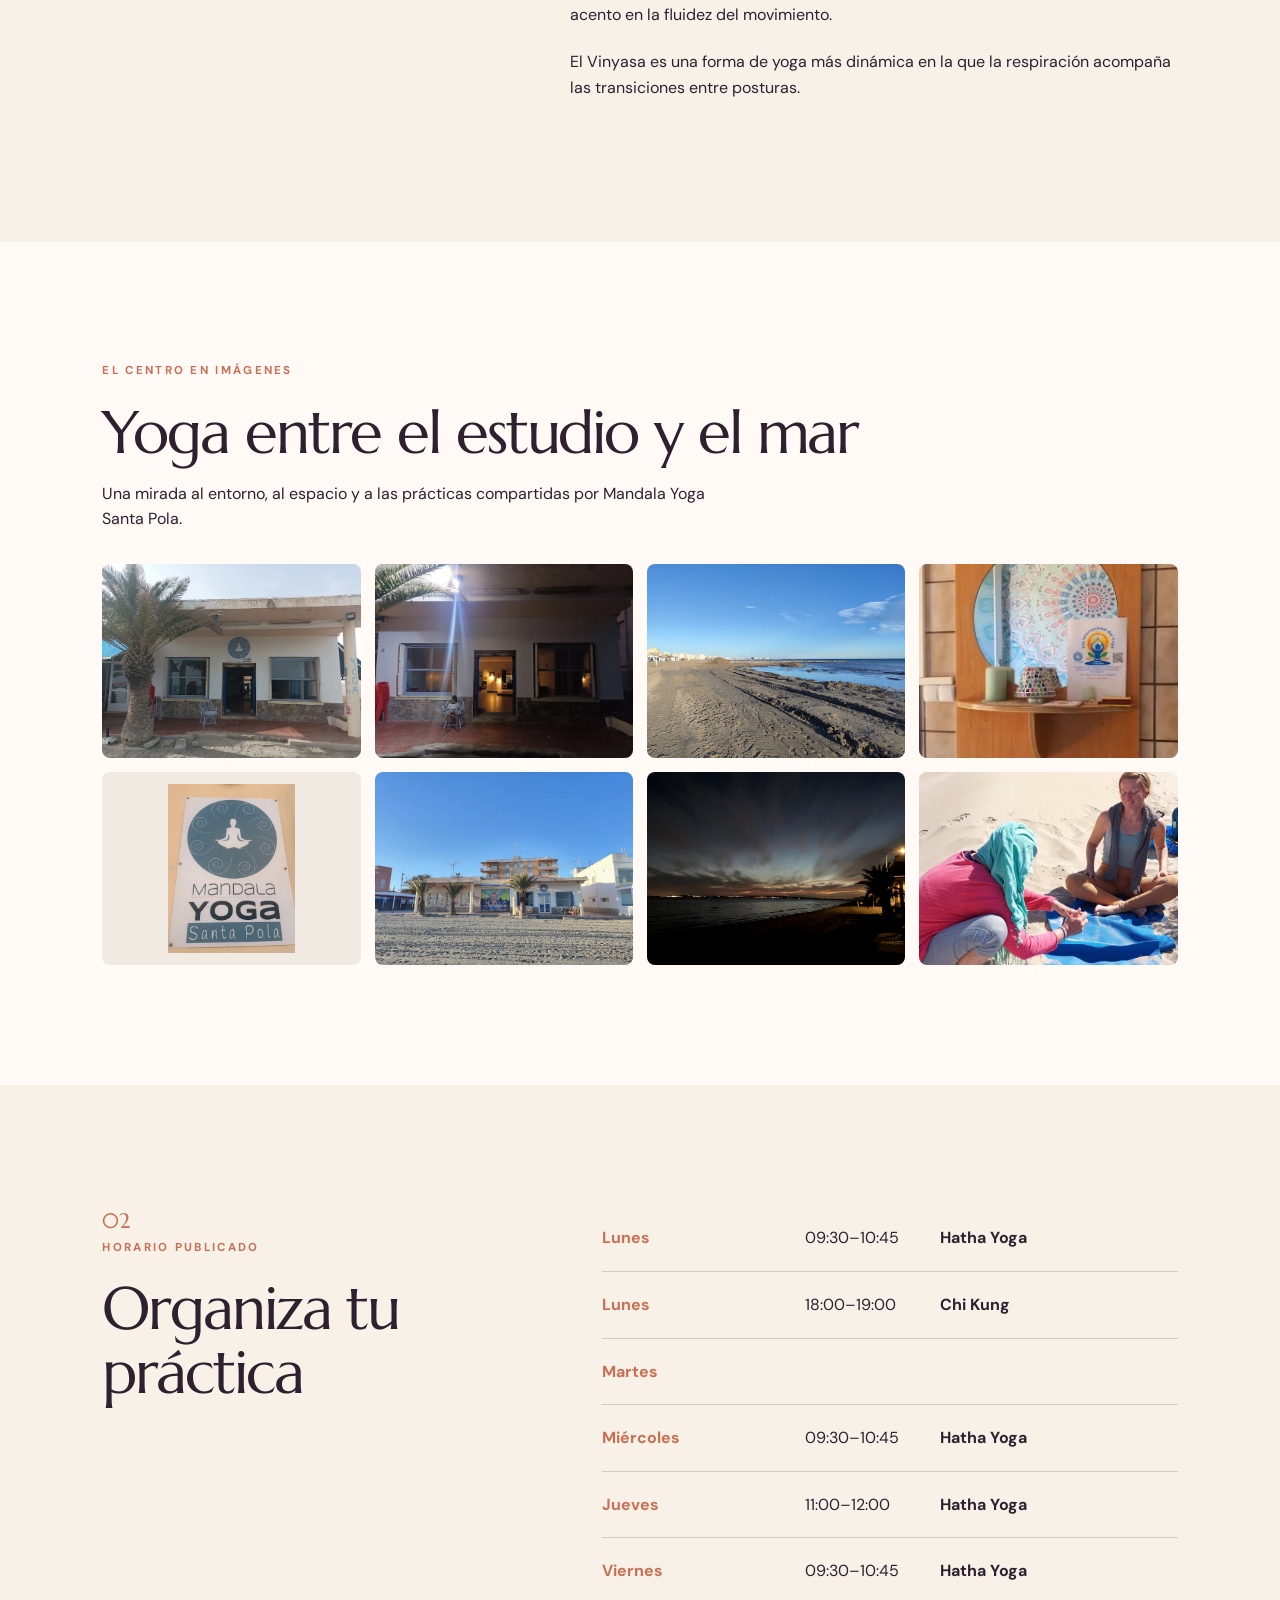
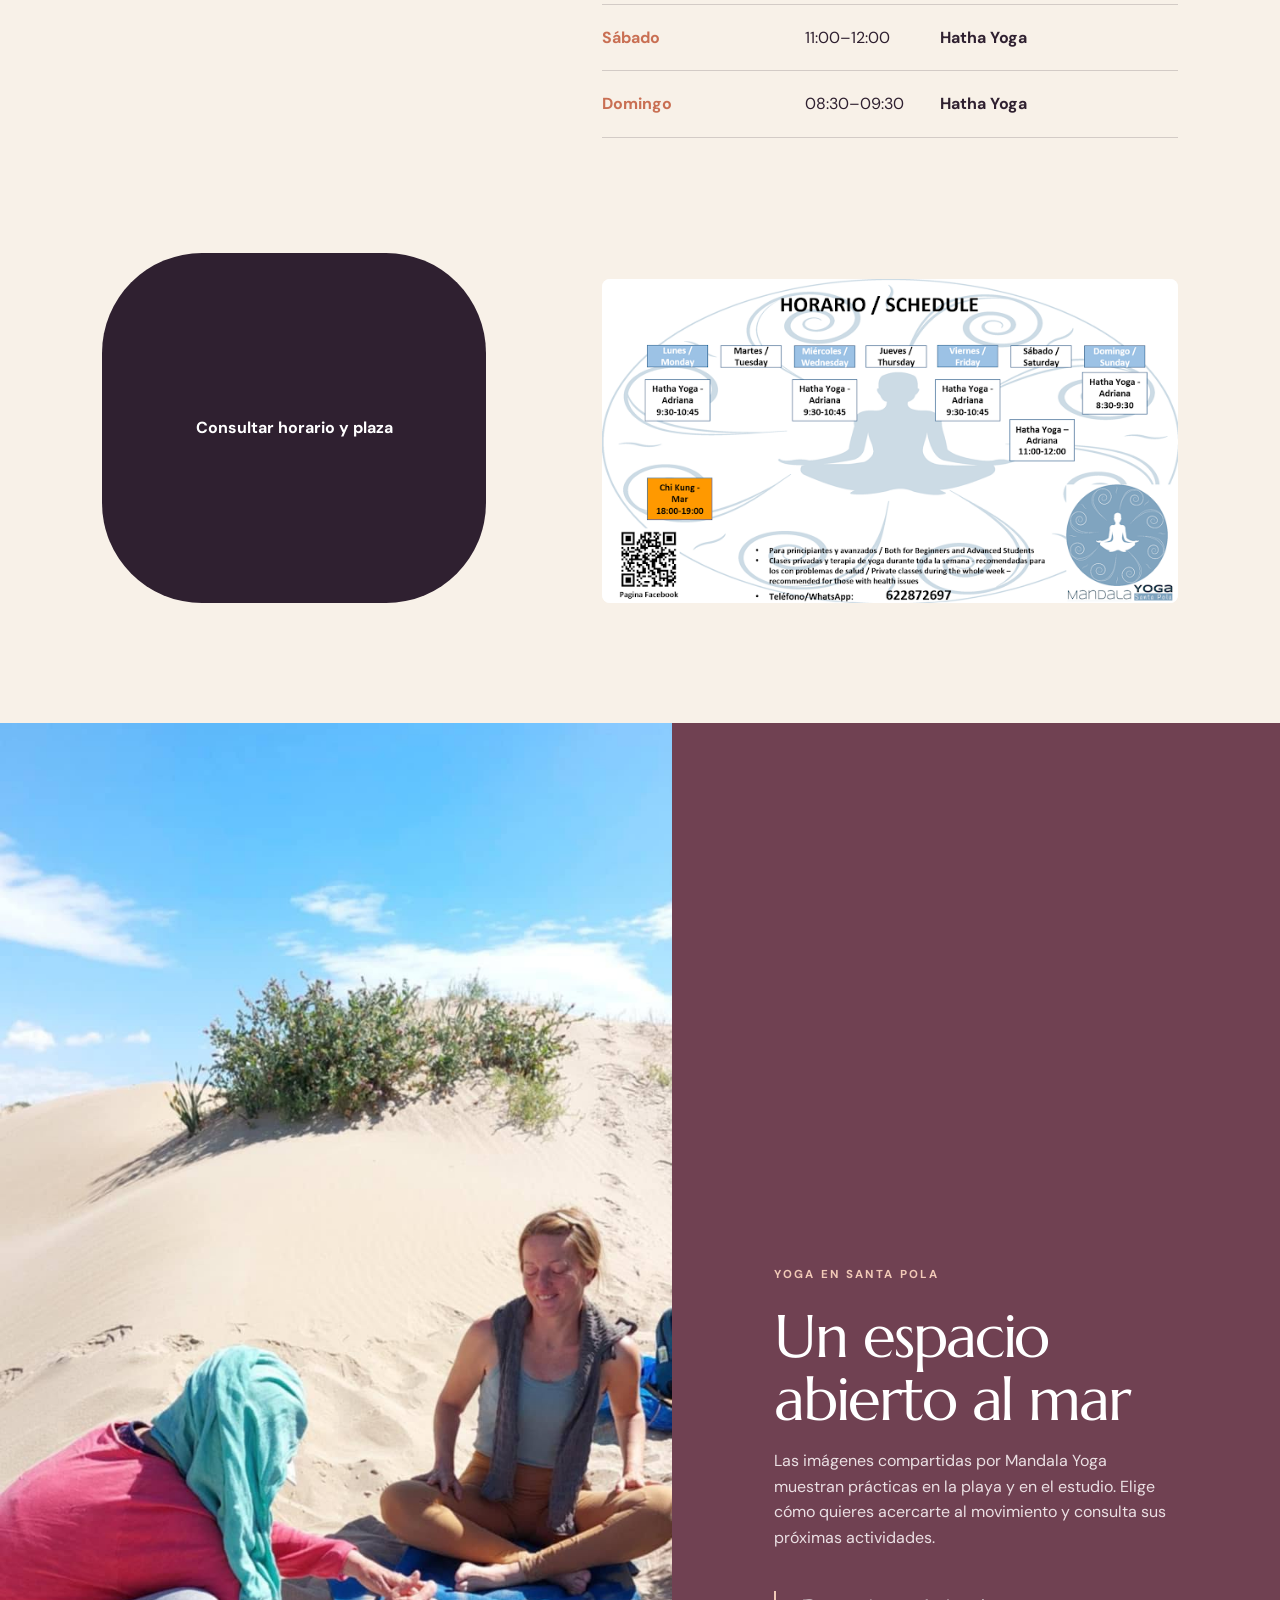
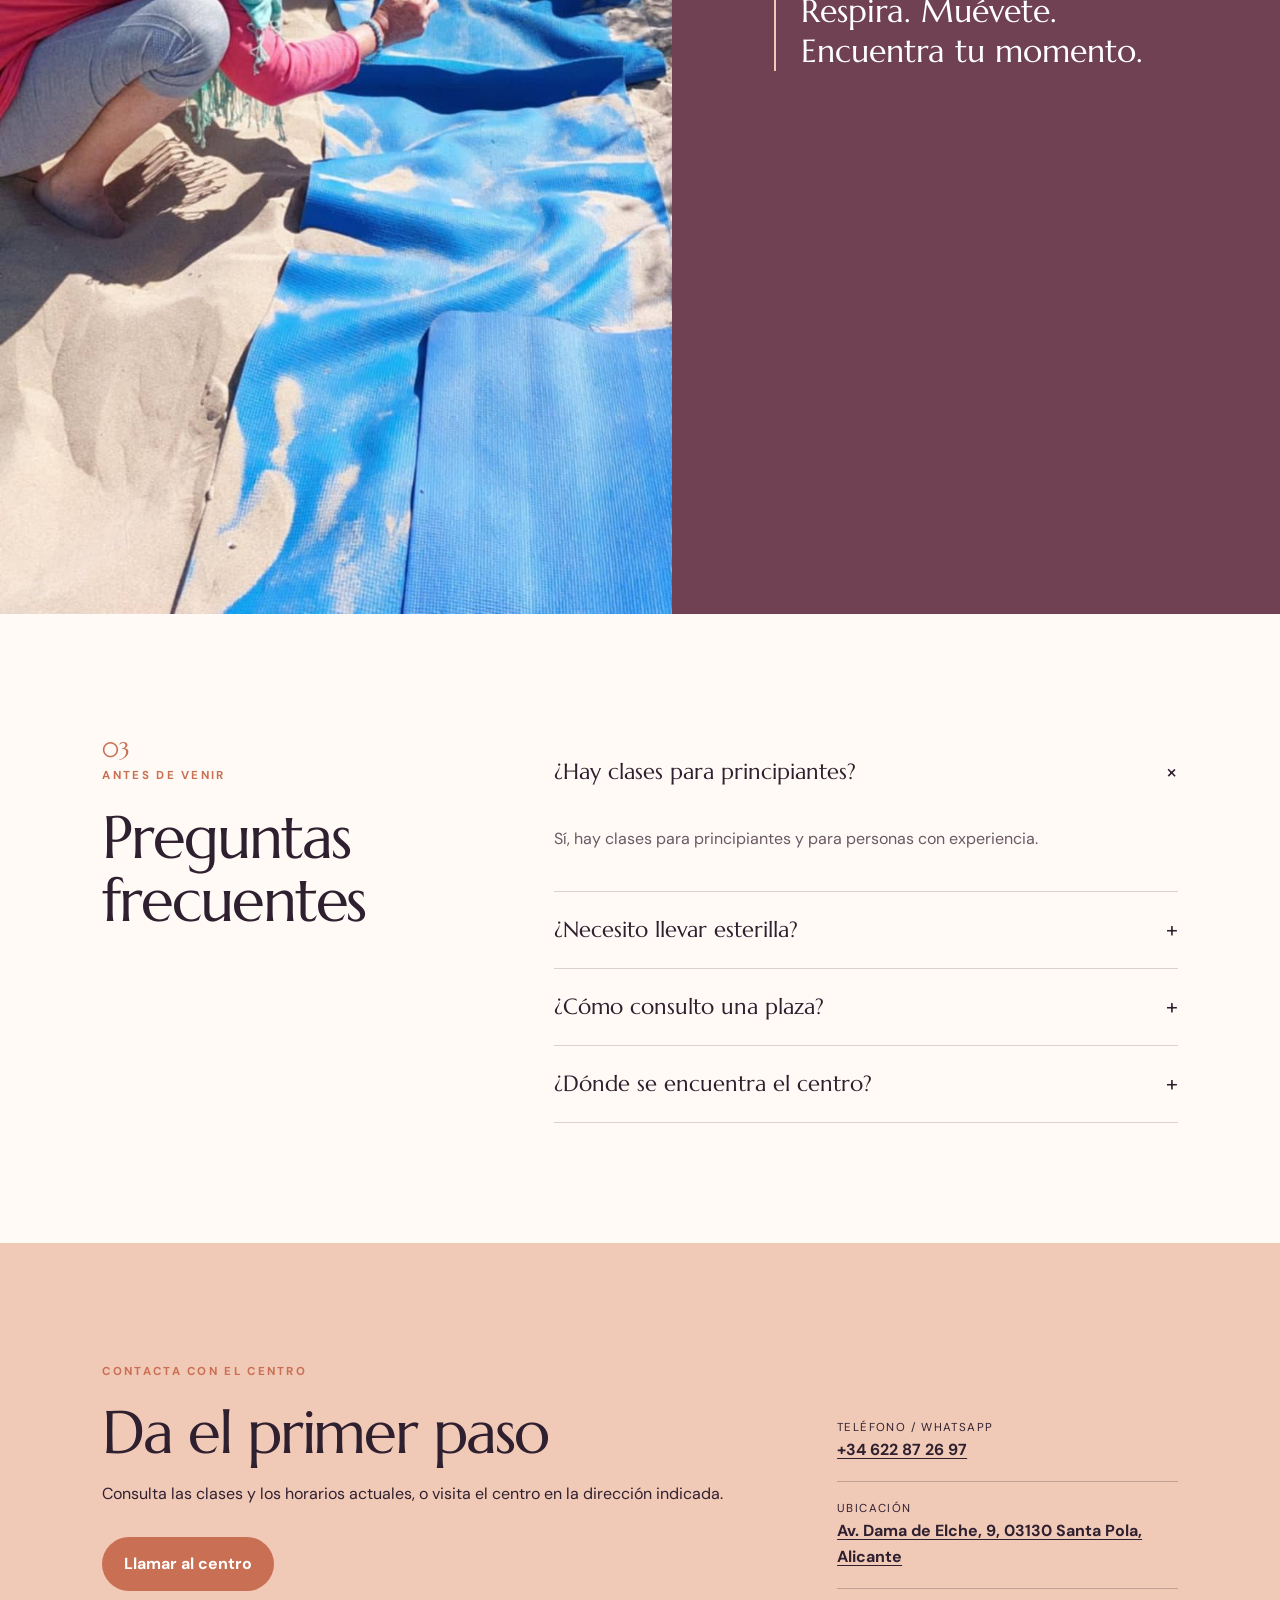
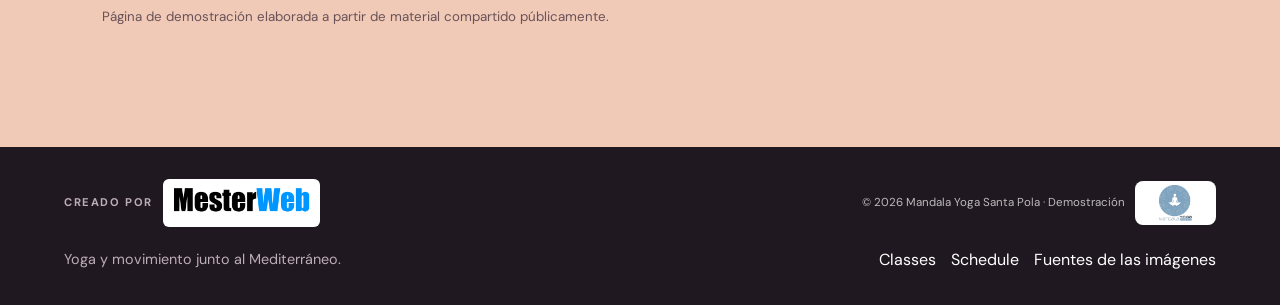
==== commit 1343d93f: "Add files via upload" ====
--- a/index.html
+++ b/index.html
@@ -1,31 +1,24 @@
 <!DOCTYPE html>
-<html lang="es"><head>
-<meta charset="utf-8">
-<meta content="width=device-width,initial-scale=1" name="viewport">
 
-<meta name="description" content="Descubre Mandala Yoga en Santa Pola, Alicante. Clases de Hatha Yoga, Vinyasa y Chi Kung junto al mar. Consulta horarios y contacta con el estudio.">
-<title>Mandala Yoga Santa Pola | Clases de yoga junto al mar</title>
-<link href="https://fonts.googleapis.com" rel="preconnect">
-<link crossorigin="" href="https://fonts.gstatic.com" rel="preconnect">
-<link href="https://fonts.googleapis.com/css2?family=DM+Sans:wght@400;500;600;700&amp;family=Marcellus&amp;display=swap" rel="stylesheet">
-<link href="style.css" rel="stylesheet">
-<meta name="robots" content="index,follow"><link rel="canonical" href="https://mandalayogasantapola.es/">
-<meta property="og:type" content="website">
-<meta property="og:site_name" content="Mandala Yoga Santa Pola">
-<meta property="og:title" content="Mandala Yoga Santa Pola | Clases de yoga junto al mar">
-<meta property="og:description" content="Descubre Mandala Yoga en Santa Pola, Alicante. Clases de Hatha Yoga, Vinyasa y Chi Kung junto al mar. Consulta horarios y contacta con el estudio.">
-<meta property="og:url" content="https://mandalayogasantapola.es/">
-<meta property="og:locale" content="es_ES">
-<meta property="og:image" content="https://mandalayogasantapola.es/images/pic2.webp">
-<meta property="og:image:alt" content="Estudio Mandala Yoga junto al mar en Santa Pola">
-<meta name="twitter:card" content="summary_large_image">
-<meta name="twitter:title" content="Mandala Yoga Santa Pola | Clases de yoga junto al mar">
-<meta name="twitter:description" content="Descubre Mandala Yoga en Santa Pola, Alicante. Clases de Hatha Yoga, Vinyasa y Chi Kung junto al mar. Consulta horarios y contacta con el estudio.">
-<meta name="twitter:image" content="https://mandalayogasantapola.es/images/pic2.webp">
-</head>
+<html lang="es">
+<head>
+<meta charset="utf-8"/>
+<meta content="width=device-width,initial-scale=1" name="viewport"/>
+<script>
+    if (!location.pathname.endsWith('/') && !location.pathname.split('/').pop().includes('.')) {
+      location.replace(location.pathname + '/' + location.search + location.hash);
+    }
+  </script>
+<meta content="Mandala Yoga Santa Pola: Hatha Yoga, yoga dinámico y Chi Kung junto al Mediterráneo. Consulta las clases y horarios actuales." name="description"/>
+<title>Mandala Yoga Santa Pola | Yoga junto al Mediterráneo</title>
+<link href="https://fonts.googleapis.com" rel="preconnect"/>
+<link crossorigin="" href="https://fonts.gstatic.com" rel="preconnect"/>
+<link href="https://fonts.googleapis.com/css2?family=DM+Sans:wght@400;500;600;700&amp;family=Marcellus&amp;display=swap" rel="stylesheet"/>
+<link href="style.css" rel="stylesheet"/>
+<meta content="noindex, follow" name="robots"/></head>
 <body>
 <header class="site-header">
-<a aria-label="Mandala Yoga Santa Pola" class="brand" href="#inicio"><img alt="Mandala Yoga Santa Pola" class="brand-logo" src="images/pic9.webp"></a>
+<a aria-label="Mandala Yoga Santa Pola" class="brand" href="#inicio"><img alt="Mandala Yoga Santa Pola" class="brand-logo" src="images/pic9.webp"/></a>
 <button aria-expanded="false" aria-label="Abrir menú" class="menu-toggle" type="button"><span></span><span></span><span></span></button>
 <nav class="nav"><a data-i18n="navStudio" href="#estudio">El estudio</a><a data-i18n="navClasses" href="#clases">Clases</a><a data-i18n="navSchedule" href="#horarios">Horarios</a><a data-i18n="navGallery" href="#galeria">Galería</a><a data-i18n="navFaq" href="#preguntas">Preguntas</a><a data-i18n="navContact" href="#contacto">Contacto</a></nav>
 <div aria-label="Selector de idioma" class="languages"><button class="lang active" data-lang="es">ES</button><button class="lang" data-lang="hu">HU</button><button class="lang" data-lang="en">EN</button></div>
@@ -33,23 +26,22 @@
 </header>
 <main>
 <section class="hero" id="inicio">
-<div class="hero-copy reveal visible"><p class="eyebrow" data-i18n="heroEyebrow">MANDALA YOGA · SANTA POLA</p><h1 data-i18n="heroTitle">Yoga junto al Mediterráneo</h1><p data-i18n="heroText">Un espacio frente al mar para moverte, respirar y dedicarte un momento. Descubre las prácticas de Mandala Yoga Santa Pola.</p><div class="actions"><a class="button primary" data-i18n="heroCta" href="#horarios">Ver horario</a><a class="text-link" data-i18n="discover" href="#estudio">Conoce el espacio →</a></div></div>
-<div class="hero-image reveal visible"><span class="sun"></span><img alt="Sala de Mandala Yoga frente al mar" src="images/pic2.webp"><div class="hero-tag"><b data-i18n="heroTagTitle">Practica junto al mar</b><span data-i18n="heroTagText">Santa Pola · Alicante</span></div></div>
+<div class="hero-copy reveal"><p class="eyebrow" data-i18n="heroEyebrow">MANDALA YOGA · SANTA POLA</p><h1 data-i18n="heroTitle">Yoga junto al Mediterráneo</h1><p data-i18n="heroText">Un espacio frente al mar para moverte, respirar y dedicarte un momento. Descubre las prácticas de Mandala Yoga Santa Pola.</p><div class="actions"><a class="button primary" data-i18n="heroCta" href="#horarios">Ver horario</a><a class="text-link" data-i18n="discover" href="#estudio">Conoce el espacio →</a></div></div>
+<div class="hero-image reveal"><span class="sun"></span><img alt="Sala de Mandala Yoga frente al mar" src="images/pic2.webp"/><div class="hero-tag"><b data-i18n="heroTagTitle">Practica junto al mar</b><span data-i18n="heroTagText">Santa Pola · Alicante</span></div></div>
 </section>
 <section aria-label="Valores del estudio" class="marquee"><div><span data-i18n="value1">RESPIRA CON CALMA</span><i>✦</i><span data-i18n="value2">MUÉVETE CON INTENCIÓN</span><i>✦</i><span data-i18n="value3">ESCUCHA TU CUERPO</span><i>✦</i><span data-i18n="value4">ENCUENTRA TU EQUILIBRIO</span></div></section>
-<section class="philosophy section" id="estudio"><div class="section-no">01</div><div class="philosophy-copy reveal visible"><p class="eyebrow" data-i18n="aboutEyebrow">EL ESPACIO</p><h2 data-i18n="aboutTitle">Un lugar para respirar y reconectar</h2><p data-i18n="aboutText">El centro Mandala Yoga se encuentra junto a la playa de Santa Pola. La práctica te ayuda a escuchar tu cuerpo y a hacer una pausa en la rutina diaria.</p><p data-i18n="aboutExtra">La práctica puede ser un punto de partida para quienes se acercan por primera vez al yoga o una forma de dar continuidad a una rutina personal. Cada sesión ofrece un espacio propio para moverse, respirar y bajar el ritmo.</p><div class="mini-points"><span data-i18n="point1">Junto al mar</span><span data-i18n="point2">Yoga y movimiento consciente</span><span data-i18n="point3">Consulta las clases disponibles</span></div></div><div class="philosophy-image reveal visible"><img alt="Vista al Mediterráneo desde el estudio" loading="lazy" src="images/pic1.webp"></div></section>
+<section class="philosophy section" id="estudio"><div class="section-no">01</div><div class="philosophy-copy reveal"><p class="eyebrow" data-i18n="aboutEyebrow">EL ESPACIO</p><h2 data-i18n="aboutTitle">Un lugar para respirar y reconectar</h2><p data-i18n="aboutText">El centro Mandala Yoga se encuentra junto a la playa de Santa Pola. La práctica te ayuda a escuchar tu cuerpo y a hacer una pausa en la rutina diaria.</p><p data-i18n="aboutExtra">La práctica puede ser un punto de partida para quienes se acercan por primera vez al yoga o una forma de dar continuidad a una rutina personal. Cada sesión ofrece un espacio propio para moverse, respirar y bajar el ritmo.</p><div class="mini-points"><span data-i18n="point1">Junto al mar</span><span data-i18n="point2">Yoga y movimiento consciente</span><span data-i18n="point3">Consulta las clases disponibles</span></div></div><div class="philosophy-image reveal"><img alt="Vista al Mediterráneo desde el estudio" loading="lazy" src="images/pic1.webp"/></div></section>
 <section class="classes" id="clases"><div class="section classes-head"><div><p class="eyebrow light" data-i18n="classesEyebrow">PRÁCTICAS</p><h2 data-i18n="classesTitle">Encuentra tu práctica</h2></div></div><div class="class-grid section">
-<article class="class-card reveal visible"><img alt="Práctica grupal de yoga junto al mar" loading="lazy" src="images/pic11.jpg"><div><span>01 · YOGA</span><h3 data-i18n="class1Title">Hatha Yoga</h3><p data-i18n="class1Text">Posturas y respiración a un ritmo que permite observar el movimiento, la estabilidad y las sensaciones del cuerpo.</p><b data-i18n="class1Level">Consulta disponibilidad</b></div></article>
-<article class="class-card feature reveal visible"><img alt="Publicación del centro sobre yoga dinámico" loading="lazy" src="images/pic13.jpg"><div><span>02 · YOGA</span><h3 data-i18n="class2Title">Yoga dinámico · Vinyasa</h3><p data-i18n="class2Text">Secuencias más fluidas en las que la respiración acompaña el paso de una postura a otra. Consulta las clases actuales.</p><b data-i18n="class2Level">Consulta disponibilidad</b></div></article>
-<article class="class-card reveal visible"><img alt="Interior del centro de yoga" loading="lazy" src="images/pic6.webp"><div><span>03 · CHI KUNG</span><h3 data-i18n="class3Title">Chi Kung</h3><p data-i18n="class3Text">Movimientos suaves y atención al cuerpo. Esta disciplina aparece en el horario compartido por el centro; confirma las sesiones actuales.</p><b data-i18n="class3Level">Consulta disponibilidad</b></div></article>
+<article class="class-card reveal"><img alt="Práctica grupal de yoga junto al mar" loading="lazy" src="images/pic11.jpg"/><div><span>01 · YOGA</span><h3 data-i18n="class1Title">Hatha Yoga</h3><p data-i18n="class1Text">Posturas y respiración a un ritmo que permite observar el movimiento, la estabilidad y las sensaciones del cuerpo.</p><b data-i18n="class1Level">Consulta disponibilidad</b></div></article>
+<article class="class-card feature reveal"><img alt="Publicación del centro sobre yoga dinámico" loading="lazy" src="images/pic13.jpg"/><div><span>02 · YOGA</span><h3 data-i18n="class2Title">Yoga dinámico · Vinyasa</h3><p data-i18n="class2Text">Secuencias más fluidas en las que la respiración acompaña el paso de una postura a otra. Consulta las clases actuales.</p><b data-i18n="class2Level">Consulta disponibilidad</b></div></article>
+<article class="class-card reveal"><img alt="Interior del centro de yoga" loading="lazy" src="images/pic6.webp"/><div><span>03 · CHI KUNG</span><h3 data-i18n="class3Title">Chi Kung</h3><p data-i18n="class3Text">Movimientos suaves y atención al cuerpo. Esta disciplina aparece en el horario compartido por el centro; confirma las sesiones actuales.</p><b data-i18n="class3Level">Consulta disponibilidad</b></div></article>
 </div></section><section class="practice-detail section" id="practica"><div class="practice-detail-heading"><p class="eyebrow" data-i18n="practiceEyebrow">MOVIMIENTO · RESPIRACIÓN · EQUILIBRIO</p><h2 data-i18n="practiceTitle">Una práctica que se adapta a tu momento</h2></div><div class="practice-detail-copy"><p data-i18n="practiceIntro">En Santa Pola, cerca del Mediterráneo, Mandala Yoga te ofrece la oportunidad de detenerte un momento y dedicar tiempo al movimiento. Hay prácticas de distintos ritmos: en unas permaneces en una postura y observas la respiración; en otras, los movimientos fluyen de uno a otro.</p><p data-i18n="practiceHatha">El Hatha Yoga combina posturas, respiración y concentración. Su ritmo más pausado ayuda a observar la postura corporal y las transiciones, tanto si acabas de empezar como si practicas habitualmente. Algunas personas buscan mejorar su movilidad; otras, soltar la tensión del día o simplemente encontrar un momento de calma.</p><p data-i18n="practiceTaiChi">En el centro también se puede practicar Tai-Chi. Sus movimientos lentos y precisos, enlazados entre sí, trabajan la coordinación, el equilibrio y la continuidad. Mientras el Hatha Yoga invita a profundizar en las posturas, el Tai-Chi pone el acento en la fluidez del movimiento.</p><p data-i18n="practiceVinyasa">El Vinyasa es una forma de yoga más dinámica en la que la respiración acompaña las transiciones entre posturas.</p></div></section>
-<section class="gallery section" id="galeria"><div class="gallery-head"><p class="eyebrow" data-i18n="galleryEyebrow">EL CENTRO EN IMÁGENES</p><h2 data-i18n="galleryTitle">Yoga entre el estudio y el mar</h2><p data-i18n="galleryText">Una mirada al entorno, al espacio y a las prácticas compartidas por Mandala Yoga Santa Pola.</p></div><div class="gallery-grid"><figure><img alt="Fachada del centro Mandala Yoga Santa Pola" loading="lazy" src="images/pic3.webp"></figure><figure><img alt="Entrada al estudio al anochecer" loading="lazy" src="images/pic4.webp"></figure><figure><img alt="Vista de la playa de Santa Pola" loading="lazy" src="images/pic5.webp"></figure><figure><img alt="Detalles del espacio de yoga" loading="lazy" src="images/pic6.webp"></figure><figure><img alt="Cartel de Mandala Yoga en el centro" loading="lazy" src="images/pic7.webp"></figure><figure><img alt="Centro frente al paseo y la playa" loading="lazy" src="images/pic8.webp"></figure><figure><img alt="Paisaje de playa al atardecer" loading="lazy" src="images/pic12.jpg"></figure><figure><img alt="Sesión de yoga en la playa" loading="lazy" src="images/pic14.jpg"></figure></div></section><section class="schedule section" id="horarios"><div class="schedule-title reveal visible"><div class="section-no">02</div><p class="eyebrow" data-i18n="scheduleEyebrow">HORARIO PUBLICADO</p><h2 data-i18n="scheduleTitle">Organiza tu práctica</h2></div><div class="schedule-list reveal visible"><div><b data-i18n="day1">Lunes</b><span>09:30–10:45</span><strong data-i18n="class1Title">Hatha Yoga</strong></div><div><b data-i18n="day2">Martes</b><span>18:00–19:00</span><strong data-i18n="class3Title">Chi Kung</strong></div><div><b data-i18n="day3">Miércoles</b><span>09:30–10:45</span><strong data-i18n="class1Title">Hatha Yoga</strong></div><div><b data-i18n="day4">Jueves</b><span>11:00–12:00</span><strong data-i18n="class1Title">Hatha Yoga</strong></div><div><b data-i18n="day5">Viernes</b><span>09:30–10:45</span><strong data-i18n="class1Title">Hatha Yoga</strong></div><div><b data-i18n="day6">Domingo</b><span>08:30–09:30</span><strong data-i18n="class1Title">Hatha Yoga</strong></div><a class="button secondary" data-i18n="reserve" href="tel:+34622872697">Consultar horario y plaza</a><figure class="schedule-poster"><img alt="Horario publicado por Mandala Yoga Santa Pola" loading="lazy" src="images/pic10.webp"></figure></div></section>
-<section class="community"><div class="community-image reveal visible"><img alt="Práctica de yoga en la playa" loading="lazy" src="images/pic14.jpg"></div><div class="community-copy reveal visible"><p class="eyebrow light" data-i18n="communityEyebrow">YOGA EN SANTA POLA</p><h2 data-i18n="communityTitle">Un espacio abierto al mar</h2><p data-i18n="communityText">Las imágenes compartidas por Mandala Yoga muestran prácticas en la playa y en el estudio. Elige cómo quieres acercarte al movimiento y consulta sus próximas actividades.</p><blockquote data-i18n="quote">Respira. Muévete. Encuentra tu momento.</blockquote></div></section>
-<section class="faq section" id="preguntas"><div class="faq-title reveal visible"><div class="section-no">03</div><p class="eyebrow" data-i18n="faqEyebrow">ANTES DE VENIR</p><h2 data-i18n="faqTitle">Preguntas frecuentes</h2></div><div class="faq-list reveal visible"><details open=""><summary><span data-i18n="q1">¿Hay clases para principiantes?</span><b>+</b></summary><p data-i18n="a1">Sí, hay clases para principiantes y para personas con experiencia.</p></details><details><summary><span data-i18n="q2">¿Necesito llevar esterilla?</span><b>+</b></summary><p data-i18n="a2">No, proporcionamos esterillas de yoga.</p></details><details><summary><span data-i18n="q3">¿Cómo consulto una plaza?</span><b>+</b></summary><p data-i18n="a3">Llama al +34 622 87 26 97 para confirmar el horario y la disponibilidad.</p></details><details><summary><span data-i18n="q4">¿Dónde se encuentra el centro?</span><b>+</b></summary><p data-i18n="a4">El centro se encuentra en Av. Dama de Elche, 9, 03130 Santa Pola, Alicante.</p></details></div></section>
-<section class="contact section" id="contacto"><div class="contact-card reveal visible"><p class="eyebrow" data-i18n="contactEyebrow">CONTACTA CON EL CENTRO</p><h2 data-i18n="contactTitle">Da el primer paso</h2><p data-i18n="contactText">Consulta las clases y los horarios actuales, o visita el centro en la dirección indicada.</p><a class="button primary" data-i18n="contactButton" href="tel:+34622872697">Llamar al centro</a></div><div class="contact-details reveal visible"><div><span data-i18n="phoneLabel">Teléfono / WhatsApp</span><a href="tel:+34622872697"><b>+34 622 87 26 97</b></a></div><div><span data-i18n="addressLabel">Ubicación</span><a href="https://www.google.com/maps/place//data=!4m2!3m1!1s0xd624d41f63e6f43:0x293a0ca406d416df" rel="noopener noreferrer" target="_blank"><b>Av. Dama de Elche, 9, 03130 Santa Pola, Alicante</b></a></div></div></section>
+<section class="gallery section" id="galeria"><div class="gallery-head"><p class="eyebrow" data-i18n="galleryEyebrow">EL CENTRO EN IMÁGENES</p><h2 data-i18n="galleryTitle">Yoga entre el estudio y el mar</h2><p data-i18n="galleryText">Una mirada al entorno, al espacio y a las prácticas compartidas por Mandala Yoga Santa Pola.</p></div><div class="gallery-grid"><figure><img alt="Fachada del centro Mandala Yoga Santa Pola" loading="lazy" src="images/pic3.webp"/></figure><figure><img alt="Entrada al estudio al anochecer" loading="lazy" src="images/pic4.webp"/></figure><figure><img alt="Vista de la playa de Santa Pola" loading="lazy" src="images/pic5.webp"/></figure><figure><img alt="Detalles del espacio de yoga" loading="lazy" src="images/pic6.webp"/></figure><figure><img alt="Cartel de Mandala Yoga en el centro" loading="lazy" src="images/pic7.webp"/></figure><figure><img alt="Centro frente al paseo y la playa" loading="lazy" src="images/pic8.webp"/></figure><figure><img alt="Paisaje de playa al atardecer" loading="lazy" src="images/pic12.jpg"/></figure><figure><img alt="Sesión de yoga en la playa" loading="lazy" src="images/pic14.jpg"/></figure></div></section><section class="schedule section" id="horarios"><div class="schedule-title reveal"><div class="section-no">02</div><p class="eyebrow" data-i18n="scheduleEyebrow">HORARIO PUBLICADO</p><h2 data-i18n="scheduleTitle">Organiza tu práctica</h2></div><div class="schedule-list reveal"><div class="schedule-entry"><b data-i18n="day1">Lunes</b><span>09:30–10:45</span><strong>Hatha Yoga</strong></div><div class="schedule-entry"><b data-i18n="day1">Lunes</b><span>18:00–19:00</span><strong>Chi Kung</strong></div><div class="schedule-entry"><b data-i18n="day2">Martes</b><span></span><strong></strong></div><div class="schedule-entry"><b data-i18n="day3">Miércoles</b><span>09:30–10:45</span><strong>Hatha Yoga</strong></div><div class="schedule-entry"><b data-i18n="day4">Jueves</b><span>11:00–12:00</span><strong>Hatha Yoga</strong></div><div class="schedule-entry"><b data-i18n="day5">Viernes</b><span>09:30–10:45</span><strong>Hatha Yoga</strong></div><div class="schedule-entry"><b data-i18n="day7">Sábado</b><span>11:00–12:00</span><strong>Hatha Yoga</strong></div><div class="schedule-entry"><b data-i18n="day6">Domingo</b><span>08:30–09:30</span><strong>Hatha Yoga</strong></div></div><a class="button secondary" data-i18n="reserve" href="tel:+34622872697">Consultar horario y plaza</a><figure class="schedule-poster"><img alt="Horario publicado por Mandala Yoga Santa Pola" loading="lazy" src="images/pic10.webp"/></figure></div></section>
+<section class="community"><div class="community-image reveal"><img alt="Práctica de yoga en la playa" loading="lazy" src="images/pic14.jpg"/></div><div class="community-copy reveal"><p class="eyebrow light" data-i18n="communityEyebrow">YOGA EN SANTA POLA</p><h2 data-i18n="communityTitle">Un espacio abierto al mar</h2><p data-i18n="communityText">Las imágenes compartidas por Mandala Yoga muestran prácticas en la playa y en el estudio. Elige cómo quieres acercarte al movimiento y consulta sus próximas actividades.</p><blockquote data-i18n="quote">Respira. Muévete. Encuentra tu momento.</blockquote></div></section>
+<section class="faq section" id="preguntas"><div class="faq-title reveal"><div class="section-no">03</div><p class="eyebrow" data-i18n="faqEyebrow">ANTES DE VENIR</p><h2 data-i18n="faqTitle">Preguntas frecuentes</h2></div><div class="faq-list reveal"><details open=""><summary><span data-i18n="q1">¿Hay clases para principiantes?</span><b>+</b></summary><p data-i18n="a1">Sí, hay clases para principiantes y para personas con experiencia.</p></details><details><summary><span data-i18n="q2">¿Necesito llevar esterilla?</span><b>+</b></summary><p data-i18n="a2">No, proporcionamos esterillas de yoga.</p></details><details><summary><span data-i18n="q3">¿Cómo consulto una plaza?</span><b>+</b></summary><p data-i18n="a3">Llama al +34 622 87 26 97 para confirmar el horario y la disponibilidad.</p></details><details><summary><span data-i18n="q4">¿Dónde se encuentra el centro?</span><b>+</b></summary><p data-i18n="a4">El centro se encuentra en Av. Dama de Elche, 9, 03130 Santa Pola, Alicante.</p></details></div></section>
+<section class="contact section" id="contacto"><div class="contact-card reveal"><p class="eyebrow" data-i18n="contactEyebrow">CONTACTA CON EL CENTRO</p><h2 data-i18n="contactTitle">Da el primer paso</h2><p data-i18n="contactText">Consulta las clases y los horarios actuales, o visita el centro en la dirección indicada.</p><a class="button primary" data-i18n="contactButton" href="tel:+34622872697">Llamar al centro</a><small data-i18n="demoNote">Página de demostración elaborada a partir de material compartido públicamente.</small></div><div class="contact-details reveal"><div><span data-i18n="phoneLabel">Teléfono / WhatsApp</span><a href="tel:+34622872697"><b>+34 622 87 26 97</b></a></div><div><span data-i18n="addressLabel">Ubicación</span><a href="https://www.google.com/maps/place//data=!4m2!3m1!1s0xd624d41f63e6f43:0x293a0ca406d416df" rel="noopener noreferrer" target="_blank"><b>Av. Dama de Elche, 9, 03130 Santa Pola, Alicante</b></a></div></div></section>
 </main>
-<footer class="footer-one-line"><div class="footer-creator"><span data-i18n="createdBy">Creado por</span><a aria-label="Laszlo-MesterWeb" class="footer-mesterweb" href="https://lnkr.es/" rel="noopener noreferrer" target="_blank"><img alt="Laszlo-MesterWeb logó" loading="lazy" src="images/mesterweb-logo.png"></a></div><div class="footer-rights"><small>© <span id="year">2026</span> Mandala Yoga Santa Pola</small><a aria-label="Mandala Yoga Santa Pola" class="brand footer-brand" href="#inicio"><img alt="Mandala Yoga Santa Pola" class="brand-logo" src="images/pic9.webp"></a></div><p data-i18n="footerText">Yoga y movimiento junto al Mediterráneo.</p><div><a data-i18n="navClasses" href="#clases">Clases</a><a data-i18n="navSchedule" href="#horarios">Horarios</a><a data-i18n="sources" href="kepforrasok.html">Fuentes de las imágenes</a></div></footer>
-
-
-
-<script src="script.js"></script></body></html>+<footer class="footer-one-line"><div class="footer-creator"><span data-i18n="createdBy">Creado por</span><a aria-label="Laszlo-MesterWeb" class="footer-mesterweb" href="https://lnkr.es/" rel="noopener noreferrer" target="_blank"><img alt="Laszlo-MesterWeb logó" loading="lazy" src="images/mesterweb-logo.png"/></a></div><div class="footer-rights"><small>© <span id="year"></span> Mandala Yoga Santa Pola · <span data-i18n="footerDemo">Demostración</span></small><a aria-label="Mandala Yoga Santa Pola" class="brand footer-brand" href="#inicio"><img alt="Mandala Yoga Santa Pola" class="brand-logo" src="images/pic9.webp"/></a></div><p data-i18n="footerText">Yoga y movimiento junto al Mediterráneo.</p><div><a data-i18n="navClasses" href="#clases">Clases</a><a data-i18n="navSchedule" href="#horarios">Horarios</a><a data-i18n="sources" href="kepforrasok.html">Fuentes de las imágenes</a></div></footer>
+<script src="script.js"></script>
+</body>
+</html>
